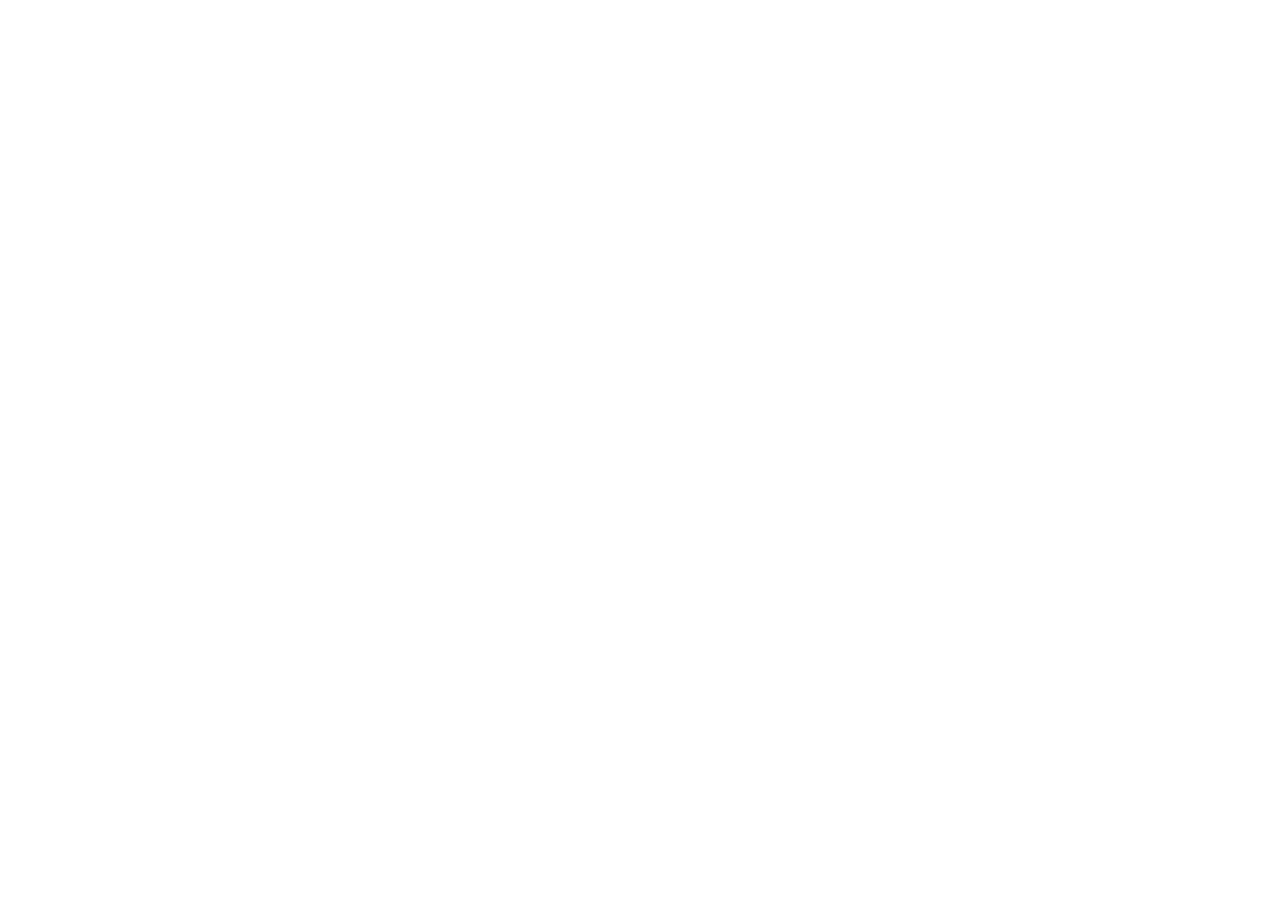
==== index.html @ c616c77b "Init : création du dépôt, arborescence des fichiers et structure HTML de base" ====
<!DOCTYPE html>
<html lang="en">
<head>
    <meta charset="UTF-8">
    <meta name="viewport" content="width=device-width, initial-scale=1.0">
    <link href="https://cdn.jsdelivr.net/npm/bootstrap@5.3.0/dist/css/bootstrap.min.css" rel="stylesheet">
    <title>Document</title>
</head>
<body>
    
</body>
</html>
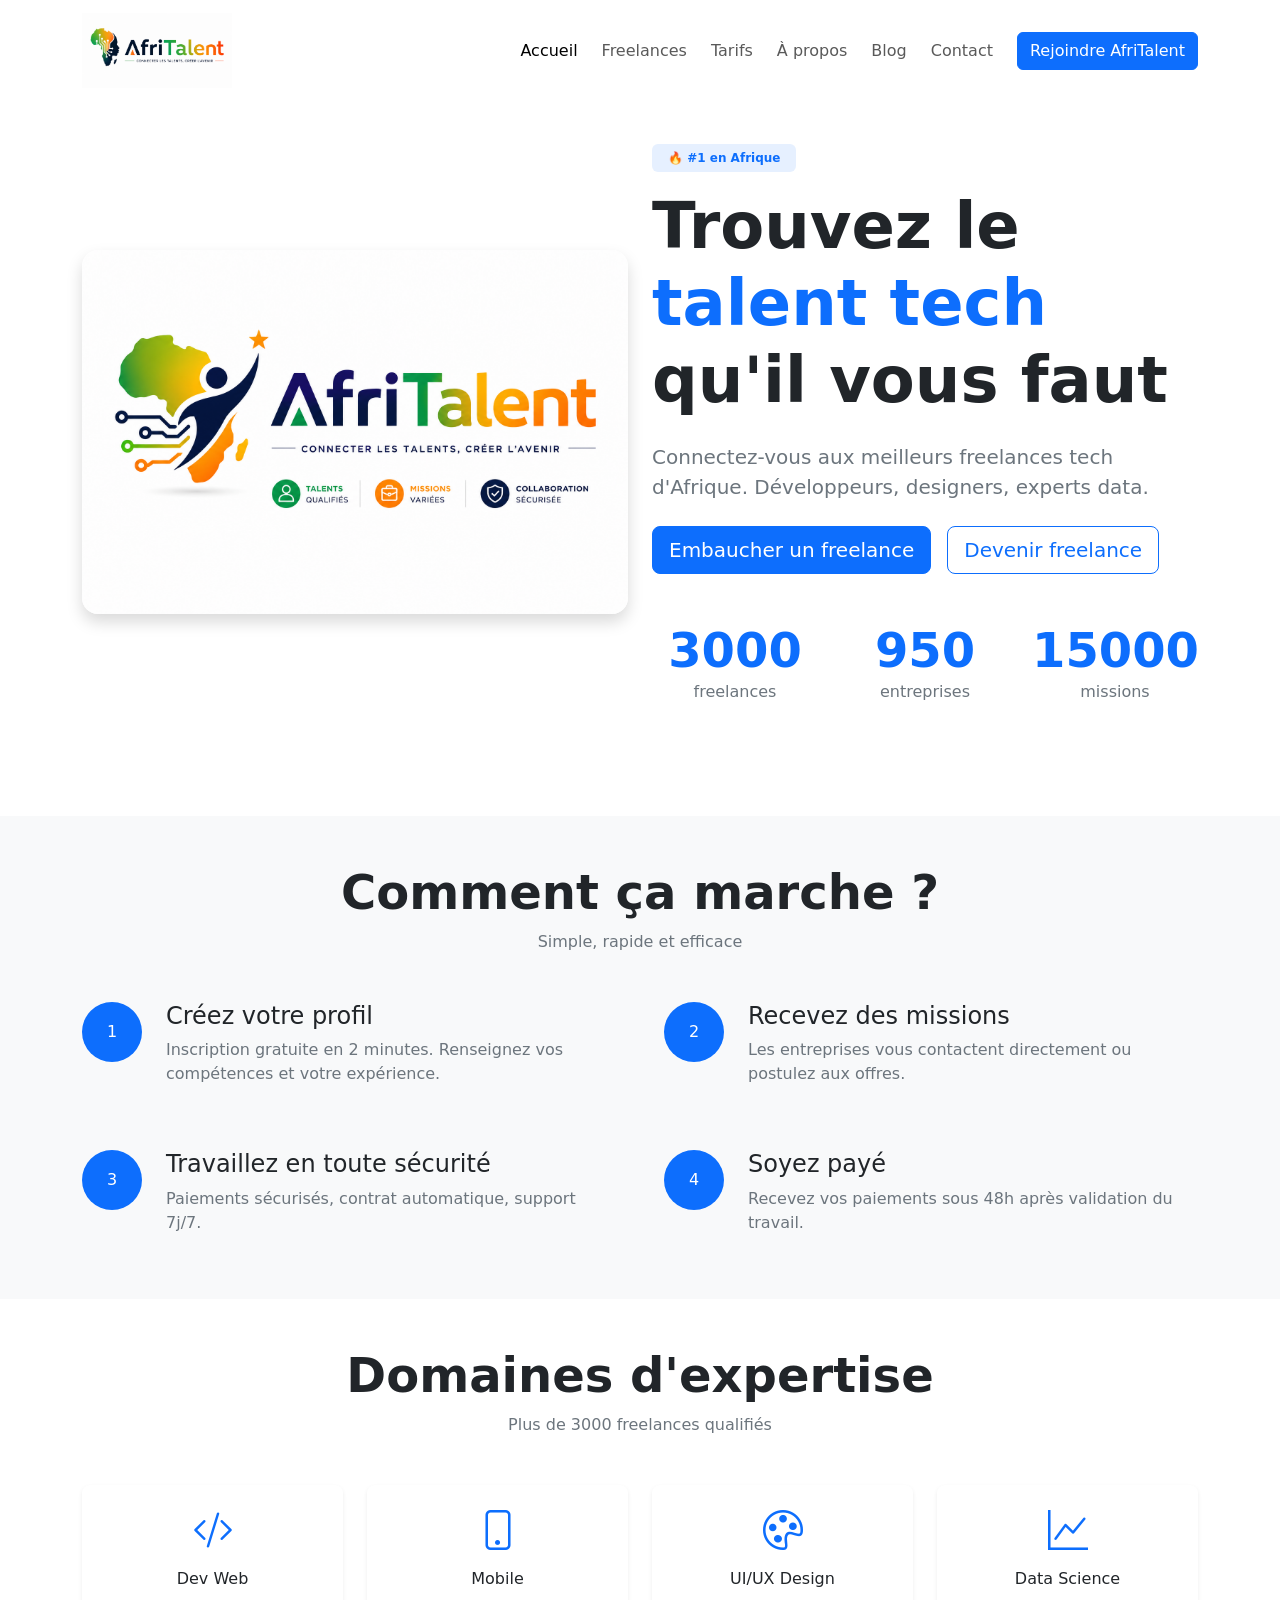
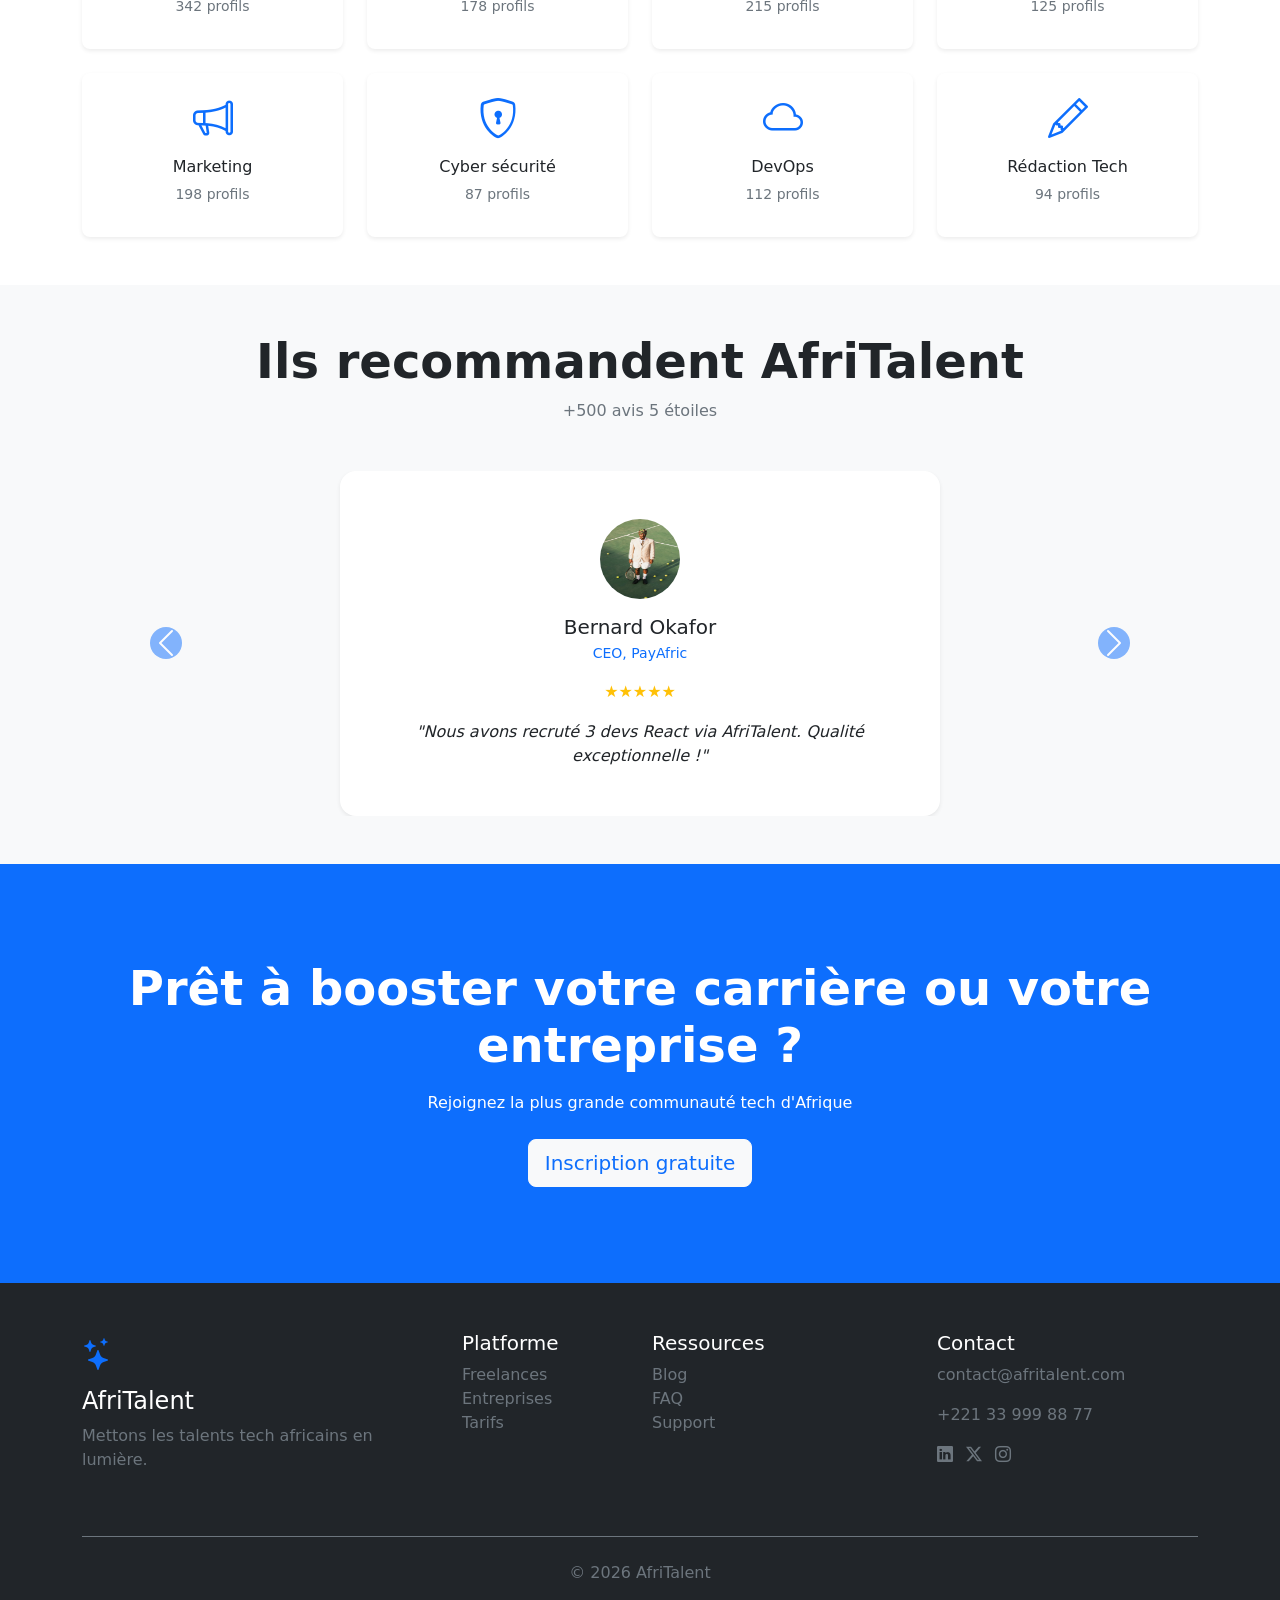
==== commit 37a5e6f0: "HTML : structure complète des 5 pages avec sections et contenu texte" ====
--- a/index.html
+++ b/index.html
@@ -3,10 +3,320 @@
 <head>
     <meta charset="UTF-8">
     <meta name="viewport" content="width=device-width, initial-scale=1.0">
+    <title>AfriTalent </title>
     <link href="https://cdn.jsdelivr.net/npm/bootstrap@5.3.0/dist/css/bootstrap.min.css" rel="stylesheet">
-    <title>Document</title>
+    <link rel="stylesheet" href="https://cdn.jsdelivr.net/npm/bootstrap-icons@1.11.3/font/bootstrap-icons.min.css">
+    <link href="https://fonts.googleapis.com/css2?family=Inter:wght@400;500;600;700;800&family=Space+Grotesk:wght@400;500;600;700&display=swap" rel="stylesheet">
+    <link rel="stylesheet" href="css/style.css">
 </head>
 <body>
-    
+      <!-- ========== HEADER / NAVBAR ========== -->
+    <header>
+        <nav class="navbar navbar-expand-lg fixed-top bg-white">
+            <div class="container">
+                <a class="navbar-brand fw-bold text-primary" href="index.html"><img src="image/logo.png" width="150" alt="Logo AfriTalent"></a>
+                <button class="navbar-toggler" type="button" data-bs-toggle="collapse" data-bs-target="#navbarNav">
+                    <span class="navbar-toggler-icon"></span>
+                </button>
+                <div class="collapse navbar-collapse" id="navbarNav">
+                    <ul class="navbar-nav ms-auto gap-2">
+                        <li class="nav-item"><a class="nav-link active" href="index.html">Accueil</a></li>
+                        <li class="nav-item"><a class="nav-link" href="freelances.html">Freelances</a></li>
+                        <li class="nav-item"><a class="nav-link" href="tarifs.html">Tarifs</a></li>
+                        <li class="nav-item"><a class="nav-link" href="about.html">À propos</a></li>
+                        <li class="nav-item"><a class="nav-link" href="blog.html">Blog</a></li>
+                        <li class="nav-item"><a class="nav-link" href="contact.html">Contact</a></li>
+                    </ul>
+                    <a href="#" class="btn btn-primary ms-3">Rejoindre AfriTalent</a>
+                </div>
+            </div>
+        </nav>
+    </header>
+
+    <!-- ========== MAIN ========== -->
+    <main>
+
+        <!-- SECTION HERO - disposition inversée (image à gauche, texte à droite) -->
+        <section class="hero py-5 mt-5">
+            <div class="container py-5">
+                <div class="row align-items-center">
+                    <div class="col-lg-6 order-lg-0 order-1">
+                        <img src="image/image1.png" width="650" height="200" class="img-fluid rounded-4 shadow">
+                    </div>
+                    <div class="col-lg-6 order-lg-1 order-0">
+                        <span class="badge bg-primary bg-opacity-10 text-primary mb-3 px-3 py-2">🔥 #1 en Afrique</span>
+                        <h1 class="display-3 fw-bold mb-4">Trouvez le <span class="text-primary">talent tech</span> qu'il vous faut</h1>
+                        <p class="lead text-secondary mb-4">Connectez-vous aux meilleurs freelances tech d'Afrique. Développeurs, designers, experts data.</p>
+                        <div class="d-flex gap-3 mb-5 flex-wrap">
+                            <a href="contact.html" class="btn btn-primary btn-lg">Embaucher un freelance</a>
+                            <a href="freelances.html" class="btn btn-outline-primary btn-lg">Devenir freelance</a>
+                        </div>
+                        <div class="row text-center">
+                            <div class="col-4">
+                                <div class="stat-number display-5 fw-bold text-primary">3000</div>
+                                <p class="text-secondary">freelances</p>
+                            </div>
+                            <div class="col-4">
+                                <div class="stat-number display-5 fw-bold text-primary">950</div>
+                                <p class="text-secondary">entreprises</p>
+                            </div>
+                            <div class="col-4">
+                                <div class="stat-number display-5 fw-bold text-primary">15000</div>
+                                <p class="text-secondary">missions</p>
+                            </div>
+                        </div>
+                    </div>
+                </div>
+            </div>
+        </section>
+
+        <!-- SECTION COMMENT ÇA MARCHE - disposition en 2-2 au lieu de 4 côte à côte -->
+        <section class="how-it-works py-5 bg-light">
+            <div class="container">
+                <div class="text-center mb-5">
+                    <h2 class="display-5 fw-bold">Comment ça marche ?</h2>
+                    <p class="text-secondary">Simple, rapide et efficace</p>
+                </div>
+                <div class="row g-5">
+                    <div class="col-md-6">
+                        <div class="d-flex gap-4">
+                            <div class="step-number bg-primary text-white rounded-circle flex-shrink-0 d-flex align-items-center justify-content-center" style="width: 60px; height: 60px;">1</div>
+                            <div>
+                                <h3 class="h4">Créez votre profil</h3>
+                                <p class="text-secondary">Inscription gratuite en 2 minutes. Renseignez vos compétences et votre expérience.</p>
+                            </div>
+                        </div>
+                    </div>
+                    <div class="col-md-6">
+                        <div class="d-flex gap-4">
+                            <div class="step-number bg-primary text-white rounded-circle flex-shrink-0 d-flex align-items-center justify-content-center" style="width: 60px; height: 60px;">2</div>
+                            <div>
+                                <h3 class="h4">Recevez des missions</h3>
+                                <p class="text-secondary">Les entreprises vous contactent directement ou postulez aux offres.</p>
+                            </div>
+                        </div>
+                    </div>
+                    <div class="col-md-6">
+                        <div class="d-flex gap-4">
+                            <div class="step-number bg-primary text-white rounded-circle flex-shrink-0 d-flex align-items-center justify-content-center" style="width: 60px; height: 60px;">3</div>
+                            <div>
+                                <h3 class="h4">Travaillez en toute sécurité</h3>
+                                <p class="text-secondary">Paiements sécurisés, contrat automatique, support 7j/7.</p>
+                            </div>
+                        </div>
+                    </div>
+                    <div class="col-md-6">
+                        <div class="d-flex gap-4">
+                            <div class="step-number bg-primary text-white rounded-circle flex-shrink-0 d-flex align-items-center justify-content-center" style="width: 60px; height: 60px;">4</div>
+                            <div>
+                                <h3 class="h4">Soyez payé</h3>
+                                <p class="text-secondary">Recevez vos paiements sous 48h après validation du travail.</p>
+                            </div>
+                        </div>
+                    </div>
+                </div>
+            </div>
+        </section>
+
+        <!-- SECTION CATÉGORIES - disposition modifiée avec rôles inversés -->
+        <section class="categories py-5">
+            <div class="container">
+                <div class="text-center mb-5">
+                    <h2 class="display-5 fw-bold">Domaines d'expertise</h2>
+                    <p class="text-secondary">Plus de 3000 freelances qualifiés</p>
+                </div>
+                <div class="row g-4">
+                    <div class="col-md-3 col-6">
+                        <div class="category-card text-center p-3 bg-white rounded-3 shadow-sm">
+                            <i class="bi bi-code-slash fs-1 text-primary"></i>
+                            <h3 class="h6 mt-2">Dev Web</h3>
+                            <p class="small text-secondary">342 profils</p>
+                        </div>
+                    </div>
+                    <div class="col-md-3 col-6">
+                        <div class="category-card text-center p-3 bg-white rounded-3 shadow-sm">
+                            <i class="bi bi-phone fs-1 text-primary"></i>
+                            <h3 class="h6 mt-2">Mobile</h3>
+                            <p class="small text-secondary">178 profils</p>
+                        </div>
+                    </div>
+                    <div class="col-md-3 col-6">
+                        <div class="category-card text-center p-3 bg-white rounded-3 shadow-sm">
+                            <i class="bi bi-palette fs-1 text-primary"></i>
+                            <h3 class="h6 mt-2">UI/UX Design</h3>
+                            <p class="small text-secondary">215 profils</p>
+                        </div>
+                    </div>
+                    <div class="col-md-3 col-6">
+                        <div class="category-card text-center p-3 bg-white rounded-3 shadow-sm">
+                            <i class="bi bi-graph-up fs-1 text-primary"></i>
+                            <h3 class="h6 mt-2">Data Science</h3>
+                            <p class="small text-secondary">125 profils</p>
+                        </div>
+                    </div>
+                    <div class="col-md-3 col-6">
+                        <div class="category-card text-center p-3 bg-white rounded-3 shadow-sm">
+                            <i class="bi bi-megaphone fs-1 text-primary"></i>
+                            <h3 class="h6 mt-2">Marketing</h3>
+                            <p class="small text-secondary">198 profils</p>
+                        </div>
+                    </div>
+                    <div class="col-md-3 col-6">
+                        <div class="category-card text-center p-3 bg-white rounded-3 shadow-sm">
+                            <i class="bi bi-shield-lock fs-1 text-primary"></i>
+                            <h3 class="h6 mt-2">Cyber sécurité</h3>
+                            <p class="small text-secondary">87 profils</p>
+                        </div>
+                    </div>
+                    <div class="col-md-3 col-6">
+                        <div class="category-card text-center p-3 bg-white rounded-3 shadow-sm">
+                            <i class="bi bi-cloud fs-1 text-primary"></i>
+                            <h3 class="h6 mt-2">DevOps</h3>
+                            <p class="small text-secondary">112 profils</p>
+                        </div>
+                    </div>
+                    <div class="col-md-3 col-6">
+                        <div class="category-card text-center p-3 bg-white rounded-3 shadow-sm">
+                            <i class="bi bi-pencil fs-1 text-primary"></i>
+                            <h3 class="h6 mt-2">Rédaction Tech</h3>
+                            <p class="small text-secondary">94 profils</p>
+                        </div>
+                    </div>
+                </div>
+            </div>
+        </section>
+        <!-- SECTION TÉMOIGNAGES - CAROUSEL BOOTSTRAP -->
+<section class="testimonials py-5 bg-light">
+    <div class="container">
+        <div class="text-center mb-5">
+            <h2 class="display-5 fw-bold">Ils recommandent AfriTalent</h2>
+            <p class="text-secondary">+500 avis 5 étoiles</p>
+        </div>
+
+        <!-- CAROUSEL BOOTSTRAP -->
+        <div id="testimonialsCarousel" class="carousel slide" data-bs-ride="carousel">
+            <!-- Indicateurs (points en bas) -->
+            <div class="carousel-indicators">
+                <button type="button" data-bs-target="#testimonialsCarousel" data-bs-slide-to="0" class="active" aria-current="true" aria-label="Témoignage 1"></button>
+                <button type="button" data-bs-target="#testimonialsCarousel" data-bs-slide-to="1" aria-label="Témoignage 2"></button>
+                <button type="button" data-bs-target="#testimonialsCarousel" data-bs-slide-to="2" aria-label="Témoignage 3"></button>
+            </div>
+
+            <!-- Slides du carousel -->
+            <div class="carousel-inner">
+                
+                <!-- Slide 1 -->
+                <div class="carousel-item active">
+                    <div class="row justify-content-center">
+                        <div class="col-md-8">
+                            <div class="testimonial-card bg-white p-5 rounded-4 shadow-sm text-center mx-auto" style="max-width: 600px;">
+                                <img src="./image/bernardakafor.jpg" alt="Bernard Okafor" class="rounded-circle mb-3" width="80" height="80">
+                                <h3 class="h5 mb-1">Bernard Okafor</h3>
+                                <p class="text-primary small">CEO, PayAfric</p>
+                                <div class="text-warning mb-3">★★★★★</div>
+                                <p class="fst-italic mb-0">"Nous avons recruté 3 devs React via AfriTalent. Qualité exceptionnelle !"</p>
+                            </div>
+                        </div>
+                    </div>
+                </div>
+
+                <!-- Slide 2 -->
+                <div class="carousel-item">
+                    <div class="row justify-content-center">
+                        <div class="col-md-8">
+                            <div class="testimonial-card bg-white p-5 rounded-4 shadow-sm text-center mx-auto" style="max-width: 600px;">
+                                <img src="./image/fatimazahra.jpg" alt="Fatima Zahra" class="rounded-circle mb-3" width="80" height="80">
+                                <h3 class="h5 mb-1">Fatima Zahra</h3>
+                                <p class="text-primary small">Freelance UI/UX</p>
+                                <div class="text-warning mb-3">★★★★★</div>
+                                <p class="fst-italic mb-0">"J'ai trouvé des missions dès ma première semaine sur la plateforme."</p>
+                            </div>
+                        </div>
+                    </div>
+                </div>
+
+                <!-- Slide 3 -->
+                <div class="carousel-item">
+                    <div class="row justify-content-center">
+                        <div class="col-md-8">
+                            <div class="testimonial-card bg-white p-5 rounded-4 shadow-sm text-center mx-auto" style="max-width: 600px;">
+                                <img src="./image/mamadoudiallo.jpg" alt="Mamadou Diallo" class="rounded-circle mb-3" width="80" height="80">
+                                <h3 class="h5 mb-1">Mamadou Diallo</h3>
+                                <p class="text-primary small">CTO, BloomTech</p>
+                                <div class="text-warning mb-3">★★★★★</div>
+                                <p class="fst-italic mb-0">"Plateforme fiable, support réactif. Nous sommes devenus partenaires."</p>
+                            </div>
+                        </div>
+                    </div>
+                </div>
+            </div>
+
+            <!-- Boutons précédent / suivant -->
+            <button class="carousel-control-prev" type="button" data-bs-target="#testimonialsCarousel" data-bs-slide="prev">
+                <span class="carousel-control-prev-icon bg-primary rounded-circle p-3" aria-hidden="true"></span>
+                <span class="visually-hidden">Précédent</span>
+            </button>
+            <button class="carousel-control-next" type="button" data-bs-target="#testimonialsCarousel" data-bs-slide="next">
+                <span class="carousel-control-next-icon bg-primary rounded-circle p-3" aria-hidden="true"></span>
+                <span class="visually-hidden">Suivant</span>
+            </button>
+        </div>
+    </div>
+</section>
+
+        <!-- SECTION CTA -->
+        <section class="cta-section py-5 bg-primary text-white">
+            <div class="container text-center py-5">
+                <h2 class="display-5 fw-bold mb-3">Prêt à booster votre carrière ou votre entreprise ?</h2>
+                <p class="mb-4">Rejoignez la plus grande communauté tech d'Afrique</p>
+                <a href="#" class="btn btn-light btn-lg text-primary">Inscription gratuite</a>
+            </div>
+        </section>
+    </main>
+
+    <!-- ========== FOOTER ========== -->
+    <footer class="bg-dark text-white pt-5 pb-3">
+        <div class="container">
+            <div class="row">
+                <div class="col-md-4 mb-4">
+                    <i class="bi bi-stars fs-2 text-primary"></i>
+                    <h4 class="mt-2">AfriTalent</h4>
+                    <p class="text-secondary">Mettons les talents tech africains en lumière.</p>
+                </div>
+                <div class="col-md-2 mb-4">
+                    <h5>Platforme</h5>
+                    <ul class="list-unstyled">
+                        <li><a href="#" class="text-secondary text-decoration-none">Freelances</a></li>
+                        <li><a href="#" class="text-secondary text-decoration-none">Entreprises</a></li>
+                        <li><a href="#" class="text-secondary text-decoration-none">Tarifs</a></li>
+                    </ul>
+                </div>
+                <div class="col-md-3 mb-4">
+                    <h5>Ressources</h5>
+                    <ul class="list-unstyled">
+                        <li><a href="#" class="text-secondary text-decoration-none">Blog</a></li>
+                        <li><a href="#" class="text-secondary text-decoration-none">FAQ</a></li>
+                        <li><a href="#" class="text-secondary text-decoration-none">Support</a></li>
+                    </ul>
+                </div>
+                <div class="col-md-3 mb-4">
+                    <h5>Contact</h5>
+                    <p class="text-secondary">contact@afritalent.com</p>
+                    <p class="text-secondary">+221 33 999 88 77</p>
+                    <div class="social-icons">
+                        <a href="#" class="text-secondary me-2"><i class="bi bi-linkedin"></i></a>
+                        <a href="#" class="text-secondary me-2"><i class="bi bi-twitter-x"></i></a>
+                        <a href="#" class="text-secondary"><i class="bi bi-instagram"></i></a>
+                    </div>
+                </div>
+            </div>
+            <div class="text-center pt-4 mt-4 border-top border-secondary">
+                <p class="text-secondary">&copy; <span id="currentYear">2026</span> AfriTalent</p>
+            </div>
+        </div>
+    </footer>
+
+    <script src="https://cdn.jsdelivr.net/npm/bootstrap@5.3.0/dist/js/bootstrap.bundle.min.js"></script>
+    <script src="js/main.js"></script>
 </body>
 </html>
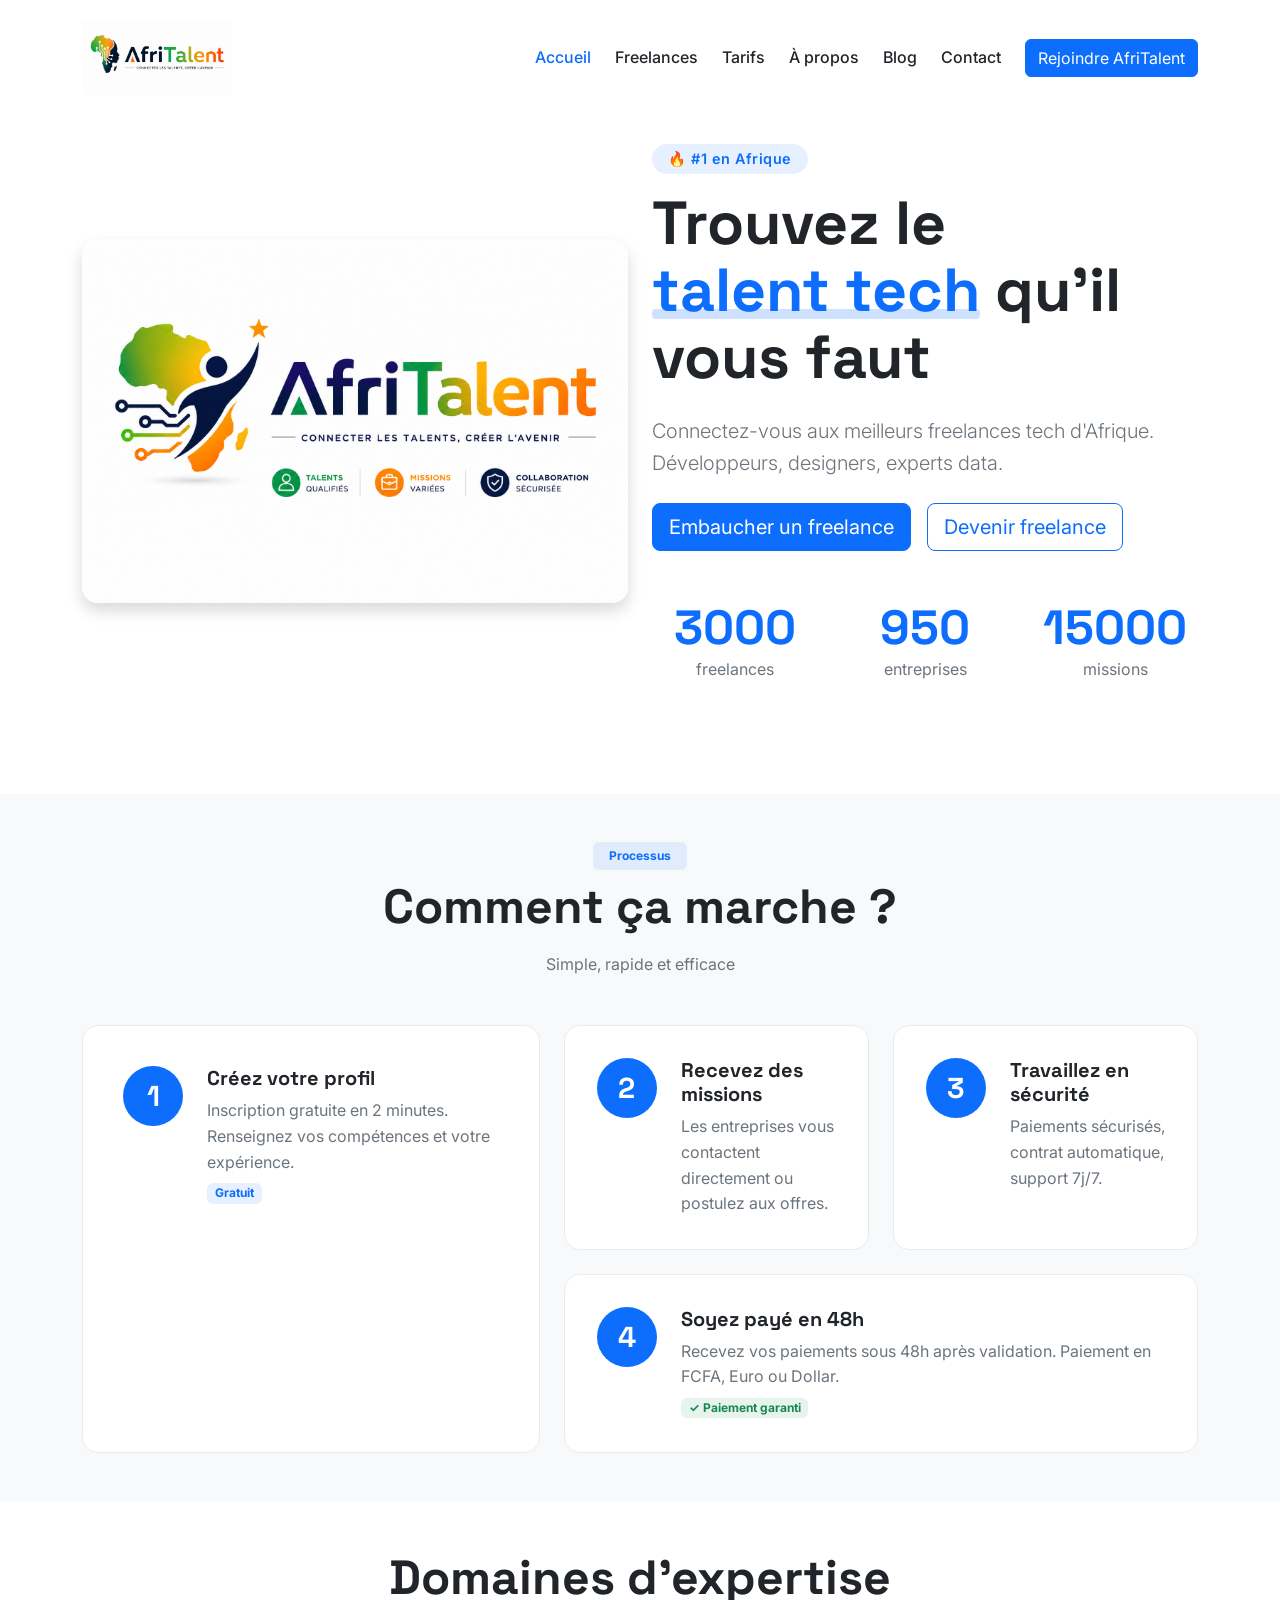
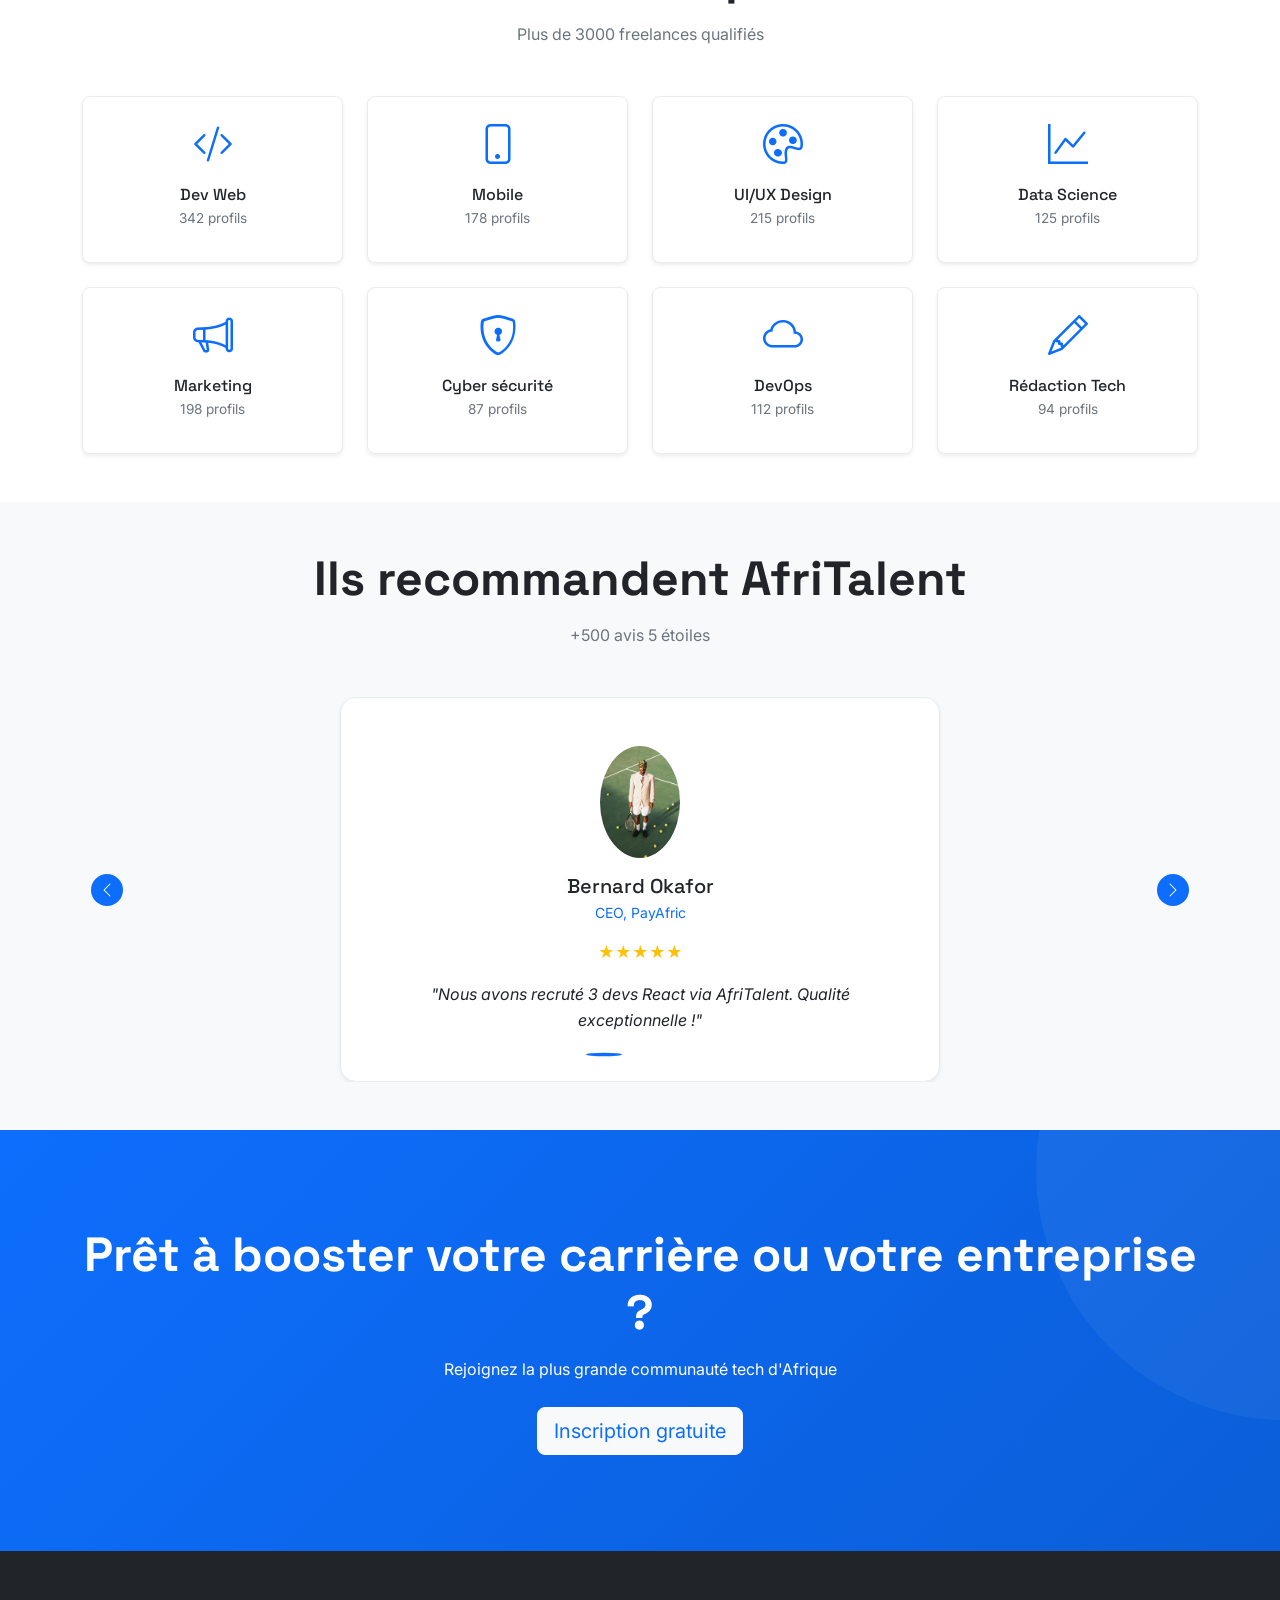
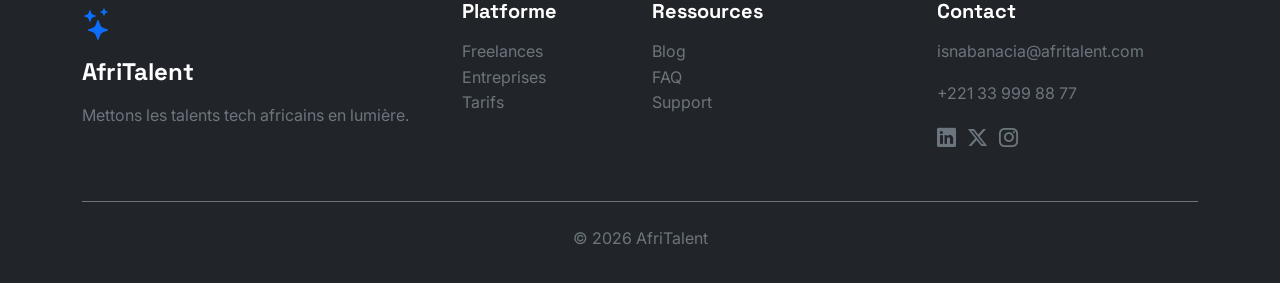
==== commit 309c4063: "CSS : Bento Grid, sections hero et catégories, effets hover" ====
--- a/index.html
+++ b/index.html
@@ -1,20 +1,25 @@
 <!DOCTYPE html>
-<html lang="en">
+<html lang="fr">
+
 <head>
     <meta charset="UTF-8">
     <meta name="viewport" content="width=device-width, initial-scale=1.0">
     <title>AfriTalent </title>
     <link href="https://cdn.jsdelivr.net/npm/bootstrap@5.3.0/dist/css/bootstrap.min.css" rel="stylesheet">
     <link rel="stylesheet" href="https://cdn.jsdelivr.net/npm/bootstrap-icons@1.11.3/font/bootstrap-icons.min.css">
-    <link href="https://fonts.googleapis.com/css2?family=Inter:wght@400;500;600;700;800&family=Space+Grotesk:wght@400;500;600;700&display=swap" rel="stylesheet">
+    <link
+        href="https://fonts.googleapis.com/css2?family=Inter:wght@400;500;600;700;800&family=Space+Grotesk:wght@400;500;600;700&display=swap"
+        rel="stylesheet">
     <link rel="stylesheet" href="css/style.css">
 </head>
+
 <body>
-      <!-- ========== HEADER / NAVBAR ========== -->
+    <!-- ========== HEADER / NAVBAR ========== -->
     <header>
         <nav class="navbar navbar-expand-lg fixed-top bg-white">
             <div class="container">
-                <a class="navbar-brand fw-bold text-primary" href="index.html"><img src="image/logo.png" width="150" alt="Logo AfriTalent"></a>
+                <a class="navbar-brand fw-bold text-primary" href="index.html"><img src="image/logo.png" width="150"
+                        alt="Logo AfriTalent"></a>
                 <button class="navbar-toggler" type="button" data-bs-toggle="collapse" data-bs-target="#navbarNav">
                     <span class="navbar-toggler-icon"></span>
                 </button>
@@ -45,8 +50,10 @@
                     </div>
                     <div class="col-lg-6 order-lg-1 order-0">
                         <span class="badge bg-primary bg-opacity-10 text-primary mb-3 px-3 py-2">🔥 #1 en Afrique</span>
-                        <h1 class="display-3 fw-bold mb-4">Trouvez le <span class="text-primary">talent tech</span> qu'il vous faut</h1>
-                        <p class="lead text-secondary mb-4">Connectez-vous aux meilleurs freelances tech d'Afrique. Développeurs, designers, experts data.</p>
+                        <h1 class="display-3 fw-bold mb-4">Trouvez le <span class="text-primary">talent tech</span>
+                            qu'il vous faut</h1>
+                        <p class="lead text-secondary mb-4">Connectez-vous aux meilleurs freelances tech d'Afrique.
+                            Développeurs, designers, experts data.</p>
                         <div class="d-flex gap-3 mb-5 flex-wrap">
                             <a href="contact.html" class="btn btn-primary btn-lg">Embaucher un freelance</a>
                             <a href="freelances.html" class="btn btn-outline-primary btn-lg">Devenir freelance</a>
@@ -70,48 +77,47 @@
             </div>
         </section>
 
-        <!-- SECTION COMMENT ÇA MARCHE - disposition en 2-2 au lieu de 4 côte à côte -->
+        <!-- SECTION COMMENT ÇA MARCHE - BENTO GRID -->
         <section class="how-it-works py-5 bg-light">
             <div class="container">
                 <div class="text-center mb-5">
-                    <h2 class="display-5 fw-bold">Comment ça marche ?</h2>
+                    <span class="badge bg-primary bg-opacity-10 text-primary px-3 py-2">Processus</span>
+                    <h2 class="display-5 fw-bold mt-2">Comment ça marche ?</h2>
                     <p class="text-secondary">Simple, rapide et efficace</p>
                 </div>
-                <div class="row g-5">
-                    <div class="col-md-6">
-                        <div class="d-flex gap-4">
-                            <div class="step-number bg-primary text-white rounded-circle flex-shrink-0 d-flex align-items-center justify-content-center" style="width: 60px; height: 60px;">1</div>
-                            <div>
-                                <h3 class="h4">Créez votre profil</h3>
-                                <p class="text-secondary">Inscription gratuite en 2 minutes. Renseignez vos compétences et votre expérience.</p>
-                            </div>
-                        </div>
-                    </div>
-                    <div class="col-md-6">
-                        <div class="d-flex gap-4">
-                            <div class="step-number bg-primary text-white rounded-circle flex-shrink-0 d-flex align-items-center justify-content-center" style="width: 60px; height: 60px;">2</div>
-                            <div>
-                                <h3 class="h4">Recevez des missions</h3>
-                                <p class="text-secondary">Les entreprises vous contactent directement ou postulez aux offres.</p>
-                            </div>
-                        </div>
-                    </div>
-                    <div class="col-md-6">
-                        <div class="d-flex gap-4">
-                            <div class="step-number bg-primary text-white rounded-circle flex-shrink-0 d-flex align-items-center justify-content-center" style="width: 60px; height: 60px;">3</div>
-                            <div>
-                                <h3 class="h4">Travaillez en toute sécurité</h3>
-                                <p class="text-secondary">Paiements sécurisés, contrat automatique, support 7j/7.</p>
-                            </div>
-                        </div>
-                    </div>
-                    <div class="col-md-6">
-                        <div class="d-flex gap-4">
-                            <div class="step-number bg-primary text-white rounded-circle flex-shrink-0 d-flex align-items-center justify-content-center" style="width: 60px; height: 60px;">4</div>
-                            <div>
-                                <h3 class="h4">Soyez payé</h3>
-                                <p class="text-secondary">Recevez vos paiements sous 48h après validation du travail.</p>
-                            </div>
+
+                <div class="bento-grid">
+                    <div class="bento-item">
+                        <div class="step-number">1</div>
+                        <div>
+                            <h3>Créez votre profil</h3>
+                            <p>Inscription gratuite en 2 minutes. Renseignez vos compétences et votre expérience.</p>
+                            <span class="badge bg-primary bg-opacity-10 text-primary mt-2">Gratuit</span>
+                        </div>
+                    </div>
+
+                    <div class="bento-item">
+                        <div class="step-number">2</div>
+                        <div>
+                            <h3>Recevez des missions</h3>
+                            <p>Les entreprises vous contactent directement ou postulez aux offres.</p>
+                        </div>
+                    </div>
+
+                    <div class="bento-item">
+                        <div class="step-number">3</div>
+                        <div>
+                            <h3>Travaillez en sécurité</h3>
+                            <p>Paiements sécurisés, contrat automatique, support 7j/7.</p>
+                        </div>
+                    </div>
+
+                    <div class="bento-item">
+                        <div class="step-number">4</div>
+                        <div>
+                            <h3>Soyez payé en 48h</h3>
+                            <p>Recevez vos paiements sous 48h après validation. Paiement en FCFA, Euro ou Dollar.</p>
+                            <span class="badge bg-success bg-opacity-10 text-success mt-2">✓ Paiement garanti</span>
                         </div>
                     </div>
                 </div>
@@ -186,83 +192,99 @@
             </div>
         </section>
         <!-- SECTION TÉMOIGNAGES - CAROUSEL BOOTSTRAP -->
-<section class="testimonials py-5 bg-light">
-    <div class="container">
-        <div class="text-center mb-5">
-            <h2 class="display-5 fw-bold">Ils recommandent AfriTalent</h2>
-            <p class="text-secondary">+500 avis 5 étoiles</p>
-        </div>
-
-        <!-- CAROUSEL BOOTSTRAP -->
-        <div id="testimonialsCarousel" class="carousel slide" data-bs-ride="carousel">
-            <!-- Indicateurs (points en bas) -->
-            <div class="carousel-indicators">
-                <button type="button" data-bs-target="#testimonialsCarousel" data-bs-slide-to="0" class="active" aria-current="true" aria-label="Témoignage 1"></button>
-                <button type="button" data-bs-target="#testimonialsCarousel" data-bs-slide-to="1" aria-label="Témoignage 2"></button>
-                <button type="button" data-bs-target="#testimonialsCarousel" data-bs-slide-to="2" aria-label="Témoignage 3"></button>
-            </div>
-
-            <!-- Slides du carousel -->
-            <div class="carousel-inner">
-                
-                <!-- Slide 1 -->
-                <div class="carousel-item active">
-                    <div class="row justify-content-center">
-                        <div class="col-md-8">
-                            <div class="testimonial-card bg-white p-5 rounded-4 shadow-sm text-center mx-auto" style="max-width: 600px;">
-                                <img src="./image/bernardakafor.jpg" alt="Bernard Okafor" class="rounded-circle mb-3" width="80" height="80">
-                                <h3 class="h5 mb-1">Bernard Okafor</h3>
-                                <p class="text-primary small">CEO, PayAfric</p>
-                                <div class="text-warning mb-3">★★★★★</div>
-                                <p class="fst-italic mb-0">"Nous avons recruté 3 devs React via AfriTalent. Qualité exceptionnelle !"</p>
-                            </div>
-                        </div>
-                    </div>
-                </div>
-
-                <!-- Slide 2 -->
-                <div class="carousel-item">
-                    <div class="row justify-content-center">
-                        <div class="col-md-8">
-                            <div class="testimonial-card bg-white p-5 rounded-4 shadow-sm text-center mx-auto" style="max-width: 600px;">
-                                <img src="./image/fatimazahra.jpg" alt="Fatima Zahra" class="rounded-circle mb-3" width="80" height="80">
-                                <h3 class="h5 mb-1">Fatima Zahra</h3>
-                                <p class="text-primary small">Freelance UI/UX</p>
-                                <div class="text-warning mb-3">★★★★★</div>
-                                <p class="fst-italic mb-0">"J'ai trouvé des missions dès ma première semaine sur la plateforme."</p>
-                            </div>
-                        </div>
-                    </div>
-                </div>
-
-                <!-- Slide 3 -->
-                <div class="carousel-item">
-                    <div class="row justify-content-center">
-                        <div class="col-md-8">
-                            <div class="testimonial-card bg-white p-5 rounded-4 shadow-sm text-center mx-auto" style="max-width: 600px;">
-                                <img src="./image/mamadoudiallo.jpg" alt="Mamadou Diallo" class="rounded-circle mb-3" width="80" height="80">
-                                <h3 class="h5 mb-1">Mamadou Diallo</h3>
-                                <p class="text-primary small">CTO, BloomTech</p>
-                                <div class="text-warning mb-3">★★★★★</div>
-                                <p class="fst-italic mb-0">"Plateforme fiable, support réactif. Nous sommes devenus partenaires."</p>
-                            </div>
-                        </div>
-                    </div>
-                </div>
-            </div>
-
-            <!-- Boutons précédent / suivant -->
-            <button class="carousel-control-prev" type="button" data-bs-target="#testimonialsCarousel" data-bs-slide="prev">
-                <span class="carousel-control-prev-icon bg-primary rounded-circle p-3" aria-hidden="true"></span>
-                <span class="visually-hidden">Précédent</span>
-            </button>
-            <button class="carousel-control-next" type="button" data-bs-target="#testimonialsCarousel" data-bs-slide="next">
-                <span class="carousel-control-next-icon bg-primary rounded-circle p-3" aria-hidden="true"></span>
-                <span class="visually-hidden">Suivant</span>
-            </button>
-        </div>
-    </div>
-</section>
+        <section class="testimonials py-5 bg-light">
+            <div class="container">
+                <div class="text-center mb-5">
+                    <h2 class="display-5 fw-bold">Ils recommandent AfriTalent</h2>
+                    <p class="text-secondary">+500 avis 5 étoiles</p>
+                </div>
+
+                <!-- CAROUSEL BOOTSTRAP -->
+                <div id="testimonialsCarousel" class="carousel slide" data-bs-ride="carousel">
+                    <!-- Indicateurs (points en bas) -->
+                    <div class="carousel-indicators">
+                        <button type="button" data-bs-target="#testimonialsCarousel" data-bs-slide-to="0" class="active"
+                            aria-current="true" aria-label="Témoignage 1"></button>
+                        <button type="button" data-bs-target="#testimonialsCarousel" data-bs-slide-to="1"
+                            aria-label="Témoignage 2"></button>
+                        <button type="button" data-bs-target="#testimonialsCarousel" data-bs-slide-to="2"
+                            aria-label="Témoignage 3"></button>
+                    </div>
+
+                    <!-- Slides du carousel -->
+                    <div class="carousel-inner">
+
+                        <!-- Slide 1 -->
+                        <div class="carousel-item active">
+                            <div class="row justify-content-center">
+                                <div class="col-md-8">
+                                    <div class="testimonial-card bg-white p-5 rounded-4 shadow-sm text-center mx-auto"
+                                        style="max-width: 600px;">
+                                        <img src="./image/bernardakafor.jpg" alt="Bernard Okafor"
+                                            class="rounded-circle mb-3" width="80" height="80">
+                                        <h3 class="h5 mb-1">Bernard Okafor</h3>
+                                        <p class="text-primary small">CEO, PayAfric</p>
+                                        <div class="text-warning mb-3">★★★★★</div>
+                                        <p class="fst-italic mb-0">"Nous avons recruté 3 devs React via AfriTalent.
+                                            Qualité exceptionnelle !"</p>
+                                    </div>
+                                </div>
+                            </div>
+                        </div>
+
+                        <!-- Slide 2 -->
+                        <div class="carousel-item">
+                            <div class="row justify-content-center">
+                                <div class="col-md-8">
+                                    <div class="testimonial-card bg-white p-5 rounded-4 shadow-sm text-center mx-auto"
+                                        style="max-width: 600px;">
+                                        <img src="./image/fatimazahra.jpg" alt="Fatima Zahra"
+                                            class="rounded-circle mb-3" width="80" height="80">
+                                        <h3 class="h5 mb-1">Fatima Zahra</h3>
+                                        <p class="text-primary small">Freelance UI/UX</p>
+                                        <div class="text-warning mb-3">★★★★★</div>
+                                        <p class="fst-italic mb-0">"J'ai trouvé des missions dès ma première semaine sur
+                                            la plateforme."</p>
+                                    </div>
+                                </div>
+                            </div>
+                        </div>
+
+                        <!-- Slide 3 -->
+                        <div class="carousel-item">
+                            <div class="row justify-content-center">
+                                <div class="col-md-8">
+                                    <div class="testimonial-card bg-white p-5 rounded-4 shadow-sm text-center mx-auto"
+                                        style="max-width: 600px;">
+                                        <img src="./image/mamadoudiallo.jpg" alt="Mamadou Diallo"
+                                            class="rounded-circle mb-3" width="80" height="80">
+                                        <h3 class="h5 mb-1">Mamadou Diallo</h3>
+                                        <p class="text-primary small">CTO, BloomTech</p>
+                                        <div class="text-warning mb-3">★★★★★</div>
+                                        <p class="fst-italic mb-0">"Plateforme fiable, support réactif. Nous sommes
+                                            devenus partenaires."</p>
+                                    </div>
+                                </div>
+                            </div>
+                        </div>
+                    </div>
+
+                    <!-- Boutons précédent / suivant -->
+                    <button class="carousel-control-prev" type="button" data-bs-target="#testimonialsCarousel"
+                        data-bs-slide="prev">
+                        <span class="carousel-control-prev-icon bg-primary rounded-circle p-3"
+                            aria-hidden="true"></span>
+                        <span class="visually-hidden">Précédent</span>
+                    </button>
+                    <button class="carousel-control-next" type="button" data-bs-target="#testimonialsCarousel"
+                        data-bs-slide="next">
+                        <span class="carousel-control-next-icon bg-primary rounded-circle p-3"
+                            aria-hidden="true"></span>
+                        <span class="visually-hidden">Suivant</span>
+                    </button>
+                </div>
+            </div>
+        </section>
 
         <!-- SECTION CTA -->
         <section class="cta-section py-5 bg-primary text-white">
@@ -301,7 +323,7 @@
                 </div>
                 <div class="col-md-3 mb-4">
                     <h5>Contact</h5>
-                    <p class="text-secondary">contact@afritalent.com</p>
+                    <p class="text-secondary">isnabanacia@afritalent.com</p>
                     <p class="text-secondary">+221 33 999 88 77</p>
                     <div class="social-icons">
                         <a href="#" class="text-secondary me-2"><i class="bi bi-linkedin"></i></a>
@@ -319,4 +341,5 @@
     <script src="https://cdn.jsdelivr.net/npm/bootstrap@5.3.0/dist/js/bootstrap.bundle.min.js"></script>
     <script src="js/main.js"></script>
 </body>
+
 </html>
--- a/css/style.css
+++ b/css/style.css
@@ -0,0 +1,756 @@
+/* ================================================================
+   ========== VARIABLES CSS (déjà fait) ==========
+   ================================================================ */
+
+:root {
+    --primary: #0d6efd;
+    --primary-dark: #0b5ed7;
+    --secondary: #6c757d;
+    --dark: #212529;
+    --light: #f8f9fa;
+    --white: #ffffff;
+    --success: #198754;
+    --danger: #dc3545;
+    --warning: #ffc107;
+    --font-heading: 'Space Grotesk', sans-serif;
+    --font-body: 'Inter', sans-serif;
+    --spacing-sm: 0.5rem;
+    --spacing-md: 1rem;
+    --spacing-lg: 2rem;
+    --spacing-xl: 4rem;
+    --shadow-sm: 0 2px 8px rgba(0, 0, 0, 0.08);
+    --shadow-md: 0 4px 20px rgba(0, 0, 0, 0.12);
+    --shadow-lg: 0 8px 40px rgba(0, 0, 0, 0.16);
+    --radius-sm: 8px;
+    --radius-md: 16px;
+    --radius-lg: 24px;
+    --transition-fast: 0.2s ease;
+    --transition-normal: 0.3s ease;
+    --transition-slow: 0.5s ease;
+    --bg-body: var(--white);
+    --bg-card: var(--white);
+    --text-body: var(--dark);
+    --text-muted: var(--secondary);
+    --border-color: #e9ecef;
+}
+
+/* ================================================================
+   ========== RESET & BASE ==========
+   ================================================================ */
+
+* {
+    margin: 0;
+    padding: 0;
+    box-sizing: border-box;
+}
+
+html {
+    scroll-behavior: smooth;
+}
+
+body {
+    font-family: var(--font-body);
+    color: var(--text-body);
+    background-color: var(--bg-body);
+    line-height: 1.6;
+    transition: background-color var(--transition-normal), color var(--transition-normal);
+}
+
+h1, h2, h3, h4, h5, h6 {
+    font-family: var(--font-heading);
+    font-weight: 700;
+    line-height: 1.2;
+    margin-bottom: var(--spacing-md);
+}
+
+a {
+    text-decoration: none;
+    transition: all var(--transition-normal);
+}
+
+img {
+    max-width: 100%;
+    height: auto;
+}
+
+/* ================================================================
+   ========== NAVBAR ==========
+   ================================================================ */
+
+.navbar {
+    transition: all var(--transition-normal);
+    padding: 15px 0;
+    background-color: var(--bg-body) !important;
+}
+
+.navbar-nav .nav-link {
+    font-weight: 500;
+    color: var(--text-body);
+    transition: color var(--transition-fast);
+}
+
+.navbar-nav .nav-link:hover,
+.navbar-nav .nav-link.active {
+    color: var(--primary);
+}
+
+/* ================================================================
+   ========== SECTION HERO - DISPOSITION ASYMÉTRIQUE ==========
+   ================================================================ */
+
+.hero {
+    padding-top: 100px;
+    overflow: hidden;
+    padding-bottom: 40px;
+}
+
+.hero .display-3 {
+    font-family: var(--font-heading);
+    font-weight: 800;
+    line-height: 1.1;
+    font-size: 3.8rem;
+}
+
+.hero .display-3 .text-primary {
+    position: relative;
+    display: inline-block;
+}
+
+/* Effet de soulignement sur le mot "talent tech" */
+.hero .display-3 .text-primary::after {
+    content: '';
+    position: absolute;
+    bottom: 5px;
+    left: 0;
+    width: 100%;
+    height: 10px;
+    background-color: var(--primary);
+    opacity: 0.2;
+    border-radius: 4px;
+    transition: all var(--transition-normal);
+}
+
+.hero .display-3 .text-primary:hover::after {
+    opacity: 0.4;
+}
+
+.hero .badge {
+    font-size: 0.9rem;
+    font-weight: 600;
+    letter-spacing: 0.5px;
+    padding: 8px 16px;
+    border-radius: 50px;
+}
+
+/* Wrapper pour l'image asymétrique */
+.hero .hero-image-wrapper {
+    position: relative;
+    padding: 15px;
+}
+
+.hero .hero-image-wrapper img {
+    transform: rotate(-2deg) scale(1.02);
+    transition: transform var(--transition-slow);
+    border-radius: var(--radius-lg);
+    box-shadow: var(--shadow-lg);
+}
+
+.hero .hero-image-wrapper img:hover {
+    transform: rotate(0deg) scale(1);
+}
+
+/* Décorations Bento autour de l'image */
+.hero .hero-image-wrapper::before {
+    content: '';
+    position: absolute;
+    top: -10px;
+    right: -10px;
+    width: 100px;
+    height: 100px;
+    background: var(--primary);
+    opacity: 0.08;
+    border-radius: var(--radius-md);
+    z-index: -1;
+}
+
+.hero .hero-image-wrapper::after {
+    content: '';
+    position: absolute;
+    bottom: -10px;
+    left: -10px;
+    width: 80px;
+    height: 80px;
+    background: var(--primary);
+    opacity: 0.06;
+    border-radius: var(--radius-md);
+    z-index: -1;
+}
+
+/* Statistiques animées */
+.stat-number {
+    font-family: var(--font-heading);
+    font-weight: 700;
+    transition: color var(--transition-normal);
+}
+
+/* ================================================================
+   ========== BENTO GRID - COMMENT ÇA MARCHE ==========
+   ================================================================ */
+
+.how-it-works .bento-grid {
+    display: grid;
+    grid-template-columns: 1.5fr 1fr 1fr;
+    grid-template-rows: auto auto;
+    gap: 1.5rem;
+}
+
+.how-it-works .bento-item:nth-child(1) {
+    grid-column: 1 / 2;
+    grid-row: 1 / 3;
+}
+
+.how-it-works .bento-item:nth-child(2) {
+    grid-column: 2 / 3;
+    grid-row: 1 / 2;
+}
+
+.how-it-works .bento-item:nth-child(3) {
+    grid-column: 3 / 4;
+    grid-row: 1 / 2;
+}
+
+.how-it-works .bento-item:nth-child(4) {
+    grid-column: 2 / 4;
+    grid-row: 2 / 3;
+}
+
+.how-it-works .bento-item {
+    background-color: var(--bg-card);
+    padding: 2rem;
+    border-radius: var(--radius-md);
+    border: 1px solid var(--border-color);
+    transition: all var(--transition-normal);
+    display: flex;
+    align-items: flex-start;
+    gap: 1.5rem;
+}
+
+.how-it-works .bento-item:hover {
+    transform: translateY(-8px);
+    box-shadow: var(--shadow-lg);
+    border-color: var(--primary);
+}
+
+.how-it-works .bento-item:nth-child(1) {
+    padding: 2.5rem;
+}
+
+.how-it-works .step-number {
+    font-family: var(--font-heading);
+    font-weight: 700;
+    font-size: 1.8rem;
+    flex-shrink: 0;
+    min-width: 60px;
+    min-height: 60px;
+    display: flex;
+    align-items: center;
+    justify-content: center;
+    border-radius: 50%;
+    background: var(--primary);
+    color: var(--white);
+    transition: all var(--transition-normal);
+}
+
+.how-it-works .bento-item:hover .step-number {
+    transform: scale(1.1) rotate(-5deg);
+    background: var(--primary-dark);
+}
+
+.how-it-works .bento-item h3 {
+    font-size: 1.25rem;
+    margin-bottom: 0.5rem;
+}
+
+.how-it-works .bento-item p {
+    color: var(--text-muted);
+    margin-bottom: 0;
+    line-height: 1.6;
+}
+
+/* ================================================================
+   ========== CATÉGORIES - EFFETS HOVER ==========
+   ================================================================ */
+
+.categories .category-card {
+    background-color: var(--bg-card);
+    color: var(--text-body);
+    border: 1px solid var(--border-color);
+    transition: all var(--transition-normal);
+    cursor: pointer;
+    padding: 2rem 1rem;
+    border-radius: var(--radius-md);
+    position: relative;
+    overflow: hidden;
+    height: 100%;
+    text-align: center;
+}
+
+/* Effet de fond qui apparaît au hover */
+.categories .category-card::before {
+    content: '';
+    position: absolute;
+    top: 0;
+    left: 0;
+    right: 0;
+    bottom: 0;
+    background: linear-gradient(135deg, var(--primary), var(--primary-dark));
+    opacity: 0;
+    transition: opacity var(--transition-normal);
+    border-radius: var(--radius-md);
+    z-index: 0;
+}
+
+.categories .category-card:hover::before {
+    opacity: 0.06;
+}
+
+/* Contenu au-dessus du fond */
+.categories .category-card > * {
+    position: relative;
+    z-index: 1;
+}
+
+/* Effets hover */
+.categories .category-card:hover {
+    transform: translateY(-12px) scale(1.02);
+    box-shadow: var(--shadow-lg);
+    border-color: var(--primary);
+}
+
+/* Animation de l'icône */
+.categories .category-card i {
+    transition: all var(--transition-normal);
+    display: inline-block;
+    font-size: 2.5rem;
+}
+
+.categories .category-card:hover i {
+    transform: scale(1.2) rotate(-8deg);
+    color: var(--primary) !important;
+}
+
+/* Animation du titre */
+.categories .category-card h3 {
+    transition: color var(--transition-normal);
+    font-size: 1rem;
+    margin-top: 0.75rem;
+    margin-bottom: 0.25rem;
+}
+
+.categories .category-card:hover h3 {
+    color: var(--primary);
+}
+
+/* Animation du compteur */
+.categories .category-card .text-secondary {
+    transition: all var(--transition-normal);
+    font-size: 0.85rem;
+}
+
+.categories .category-card:hover .text-secondary {
+    color: var(--primary) !important;
+}
+
+/* Bordure animée en bas */
+.categories .category-card::after {
+    content: '';
+    position: absolute;
+    bottom: 0;
+    left: 50%;
+    width: 0;
+    height: 3px;
+    background: var(--primary);
+    transition: all var(--transition-normal);
+    border-radius: 4px;
+    z-index: 2;
+}
+
+.categories .category-card:hover::after {
+    width: 60%;
+    left: 20%;
+}
+
+/* ================================================================
+   ========== TÉMOIGNAGES - CAROUSEL BOOTSTRAP ==========
+   ================================================================ */
+
+.testimonials {
+    background-color: var(--bg-light);
+}
+
+.testimonial-card {
+    background-color: var(--bg-card);
+    color: var(--text-body);
+    border: 1px solid var(--border-color);
+    transition: all var(--transition-normal);
+}
+
+.testimonial-card:hover {
+    transform: scale(1.02);
+    box-shadow: var(--shadow-md);
+}
+
+/* Personnalisation des contrôles du carousel */
+.carousel-control-prev-icon,
+.carousel-control-next-icon {
+    background-size: 50% 50%;
+    background-color: var(--primary);
+    border-radius: 50%;
+    padding: 20px;
+    transition: all var(--transition-normal);
+}
+
+.carousel-control-prev:hover .carousel-control-prev-icon,
+.carousel-control-next:hover .carousel-control-next-icon {
+    background-color: var(--primary-dark);
+    transform: scale(1.1);
+}
+
+.carousel-control-prev,
+.carousel-control-next {
+    opacity: 1;
+    width: 50px;
+}
+
+.carousel-indicators button {
+    width: 12px;
+    height: 12px;
+    border-radius: 50%;
+    border: 2px solid var(--primary);
+    background-color: transparent;
+    margin: 0 5px;
+    transition: all var(--transition-normal);
+}
+
+.carousel-indicators button.active {
+    background-color: var(--primary);
+    transform: scale(1.2);
+}
+/* ================================================================
+   ========== CTA SECTION ==========
+   ================================================================ */
+
+.cta-section {
+    background: linear-gradient(135deg, var(--primary), var(--primary-dark));
+    position: relative;
+    overflow: hidden;
+}
+
+.cta-section::before {
+    content: '';
+    position: absolute;
+    top: -50%;
+    right: -20%;
+    width: 500px;
+    height: 500px;
+    background: rgba(255, 255, 255, 0.05);
+    border-radius: 50%;
+}
+
+.cta-section .btn-light {
+    transition: all var(--transition-normal);
+}
+
+.cta-section .btn-light:hover {
+    transform: translateY(-3px);
+    box-shadow: var(--shadow-lg);
+}
+
+/* ================================================================
+   ========== CARTES ==========
+   ================================================================ */
+
+.card {
+    border-radius: var(--radius-md);
+    transition: transform var(--transition-normal), box-shadow var(--transition-normal);
+    background-color: var(--bg-card);
+    color: var(--text-body);
+}
+
+.card:hover {
+    transform: translateY(-5px);
+    box-shadow: var(--shadow-md);
+}
+
+/* ================================================================
+   ========== SECTIONS ==========
+   ================================================================ */
+
+section {
+    padding: 80px 0;
+}
+
+.bg-light {
+    background-color: var(--light) !important;
+}
+
+/* ================================================================
+   ========== FOOTER ==========
+   ================================================================ */
+
+footer {
+    background-color: var(--dark) !important;
+}
+
+footer a {
+    color: var(--text-muted);
+    transition: color var(--transition-fast);
+}
+
+footer a:hover {
+    color: var(--primary) !important;
+}
+
+footer .social-icons a {
+    display: inline-block;
+    transition: all var(--transition-fast);
+    font-size: 1.2rem;
+}
+
+footer .social-icons a:hover {
+    transform: translateY(-3px) scale(1.1);
+    color: var(--primary) !important;
+}
+/* ================================================================
+   ========== BENTO GRID - VALUES (about.html) ==========
+   ================================================================ */
+
+.values-grid {
+    display: grid;
+    grid-template-columns: 1.5fr 1fr 1fr;
+    grid-template-rows: auto auto;
+    gap: 1.5rem;
+}
+
+.values-grid .bento-item {
+    background-color: var(--bg-card);
+    padding: 2rem;
+    border-radius: var(--radius-md);
+    border: 1px solid var(--border-color);
+    transition: all var(--transition-normal);
+}
+
+.values-grid .bento-item:hover {
+    transform: translateY(-8px);
+    box-shadow: var(--shadow-lg);
+    border-color: var(--primary);
+}
+
+/* Valeur 1 - Grande (colonne de gauche sur 2 lignes) */
+.values-grid .bento-large {
+    grid-column: 1 / 2;
+    grid-row: 1 / 3;
+    padding: 2.5rem;
+}
+
+/* Valeur 2 - Milieu haut */
+.values-grid .bento-item:nth-child(2) {
+    grid-column: 2 / 3;
+    grid-row: 1 / 2;
+}
+
+/* Valeur 3 - Droite haut */
+.values-grid .bento-item:nth-child(3) {
+    grid-column: 3 / 4;
+    grid-row: 1 / 2;
+}
+
+/* Valeur 4 - Large en bas (2 colonnes) */
+.values-grid .bento-wide {
+    grid-column: 2 / 4;
+    grid-row: 2 / 3;
+}
+
+/* ================================================================
+   ========== RESPONSIVE VALUES BENTO ==========
+   ================================================================ */
+
+@media (max-width: 991.98px) {
+    .values-grid {
+        grid-template-columns: 1fr 1fr;
+        grid-template-rows: auto auto auto;
+    }
+    
+    .values-grid .bento-large {
+        grid-column: 1 / 3;
+        grid-row: 1 / 2;
+    }
+    
+    .values-grid .bento-item:nth-child(2) {
+        grid-column: 1 / 2;
+        grid-row: 2 / 3;
+    }
+    
+    .values-grid .bento-item:nth-child(3) {
+        grid-column: 2 / 3;
+        grid-row: 2 / 3;
+    }
+    
+    .values-grid .bento-wide {
+        grid-column: 1 / 3;
+        grid-row: 3 / 4;
+    }
+}
+
+@media (max-width: 767.98px) {
+    .values-grid {
+        grid-template-columns: 1fr;
+        grid-template-rows: auto auto auto auto;
+    }
+    
+    .values-grid .bento-large,
+    .values-grid .bento-item:nth-child(2),
+    .values-grid .bento-item:nth-child(3),
+    .values-grid .bento-wide {
+        grid-column: 1 / 2;
+        grid-row: auto;
+    }
+}
+/* ================================================================
+   ========== ÉQUIPE - about.html ==========
+   ================================================================ */
+
+.team-card {
+    transition: all var(--transition-normal);
+    border: 1px solid var(--border-color);
+    border-radius: var(--radius-md);
+    padding: 1.5rem;
+    background-color: var(--bg-card);
+}
+
+.team-card:hover {
+    transform: translateY(-8px);
+    box-shadow: var(--shadow-md);
+    border-color: var(--primary);
+}
+
+.team-card img {
+    transition: all var(--transition-normal);
+}
+
+.team-card:hover img {
+    transform: scale(1.05);
+}
+
+.team-card .social-links a {
+    transition: all var(--transition-fast);
+    display: inline-block;
+}
+
+.team-card .social-links a:hover {
+    transform: translateY(-3px);
+    color: var(--primary) !important;
+}
+
+/* ================================================================
+   ========== RESPONSIVE - BENTO GRID ==========
+   ================================================================ */
+
+@media (max-width: 991.98px) {
+    .how-it-works .bento-grid {
+        grid-template-columns: 1fr 1fr;
+        grid-template-rows: auto auto auto;
+    }
+    
+    .how-it-works .bento-item:nth-child(1) {
+        grid-column: 1 / 3;
+        grid-row: 1 / 2;
+    }
+    
+    .how-it-works .bento-item:nth-child(2) {
+        grid-column: 1 / 2;
+        grid-row: 2 / 3;
+    }
+    
+    .how-it-works .bento-item:nth-child(3) {
+        grid-column: 2 / 3;
+        grid-row: 2 / 3;
+    }
+    
+    .how-it-works .bento-item:nth-child(4) {
+        grid-column: 1 / 3;
+        grid-row: 3 / 4;
+    }
+    
+    .hero .display-3 {
+        font-size: 2.75rem;
+    }
+    
+    .hero .hero-image-wrapper::before,
+    .hero .hero-image-wrapper::after {
+        display: none;
+    }
+}
+
+@media (max-width: 767.98px) {
+    .how-it-works .bento-grid {
+        grid-template-columns: 1fr;
+        grid-template-rows: auto auto auto auto;
+    }
+    
+    .how-it-works .bento-item:nth-child(1),
+    .how-it-works .bento-item:nth-child(2),
+    .how-it-works .bento-item:nth-child(3),
+    .how-it-works .bento-item:nth-child(4) {
+        grid-column: 1 / 2;
+        grid-row: auto;
+    }
+    
+    .how-it-works .bento-item:nth-child(1) {
+        padding: 1.75rem;
+    }
+    
+    .hero .display-3 {
+        font-size: 2.2rem;
+    }
+    
+    .hero {
+        padding-top: 60px;
+        padding-bottom: 40px;
+    }
+    
+    .hero .hero-image-wrapper img {
+        transform: none;
+        margin-top: 20px;
+    }
+    
+    .hero .hero-image-wrapper img:hover {
+        transform: none;
+    }
+    
+    section {
+        padding: 50px 0;
+    }
+    
+    .categories .category-card {
+        padding: 1.5rem 0.75rem;
+    }
+}
+
+@media (max-width: 399.98px) {
+    .hero .display-3 {
+        font-size: 1.75rem;
+    }
+    
+    .btn-lg {
+        padding: 10px 16px;
+        font-size: 0.9rem;
+    }
+    
+    .how-it-works .bento-item {
+        padding: 1.25rem;
+        flex-direction: column;
+        align-items: center;
+        text-align: center;
+    }
+}
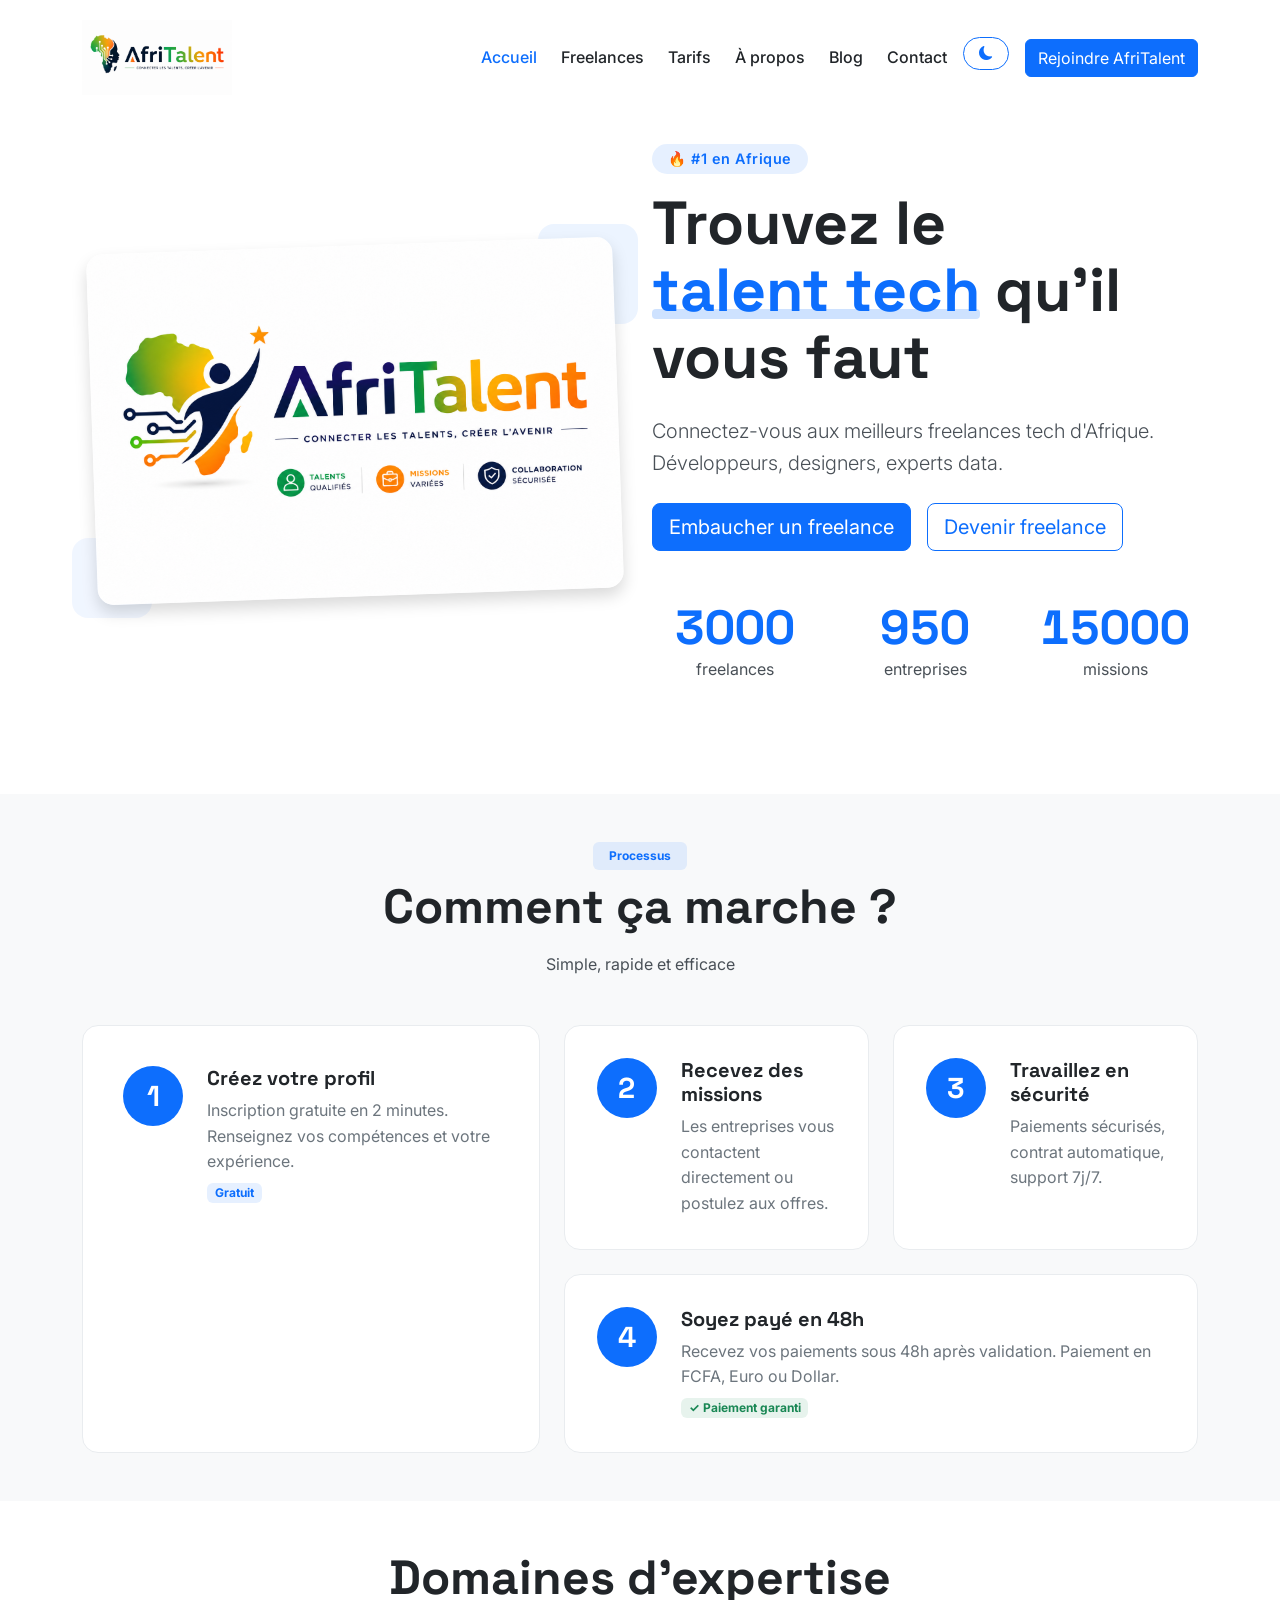
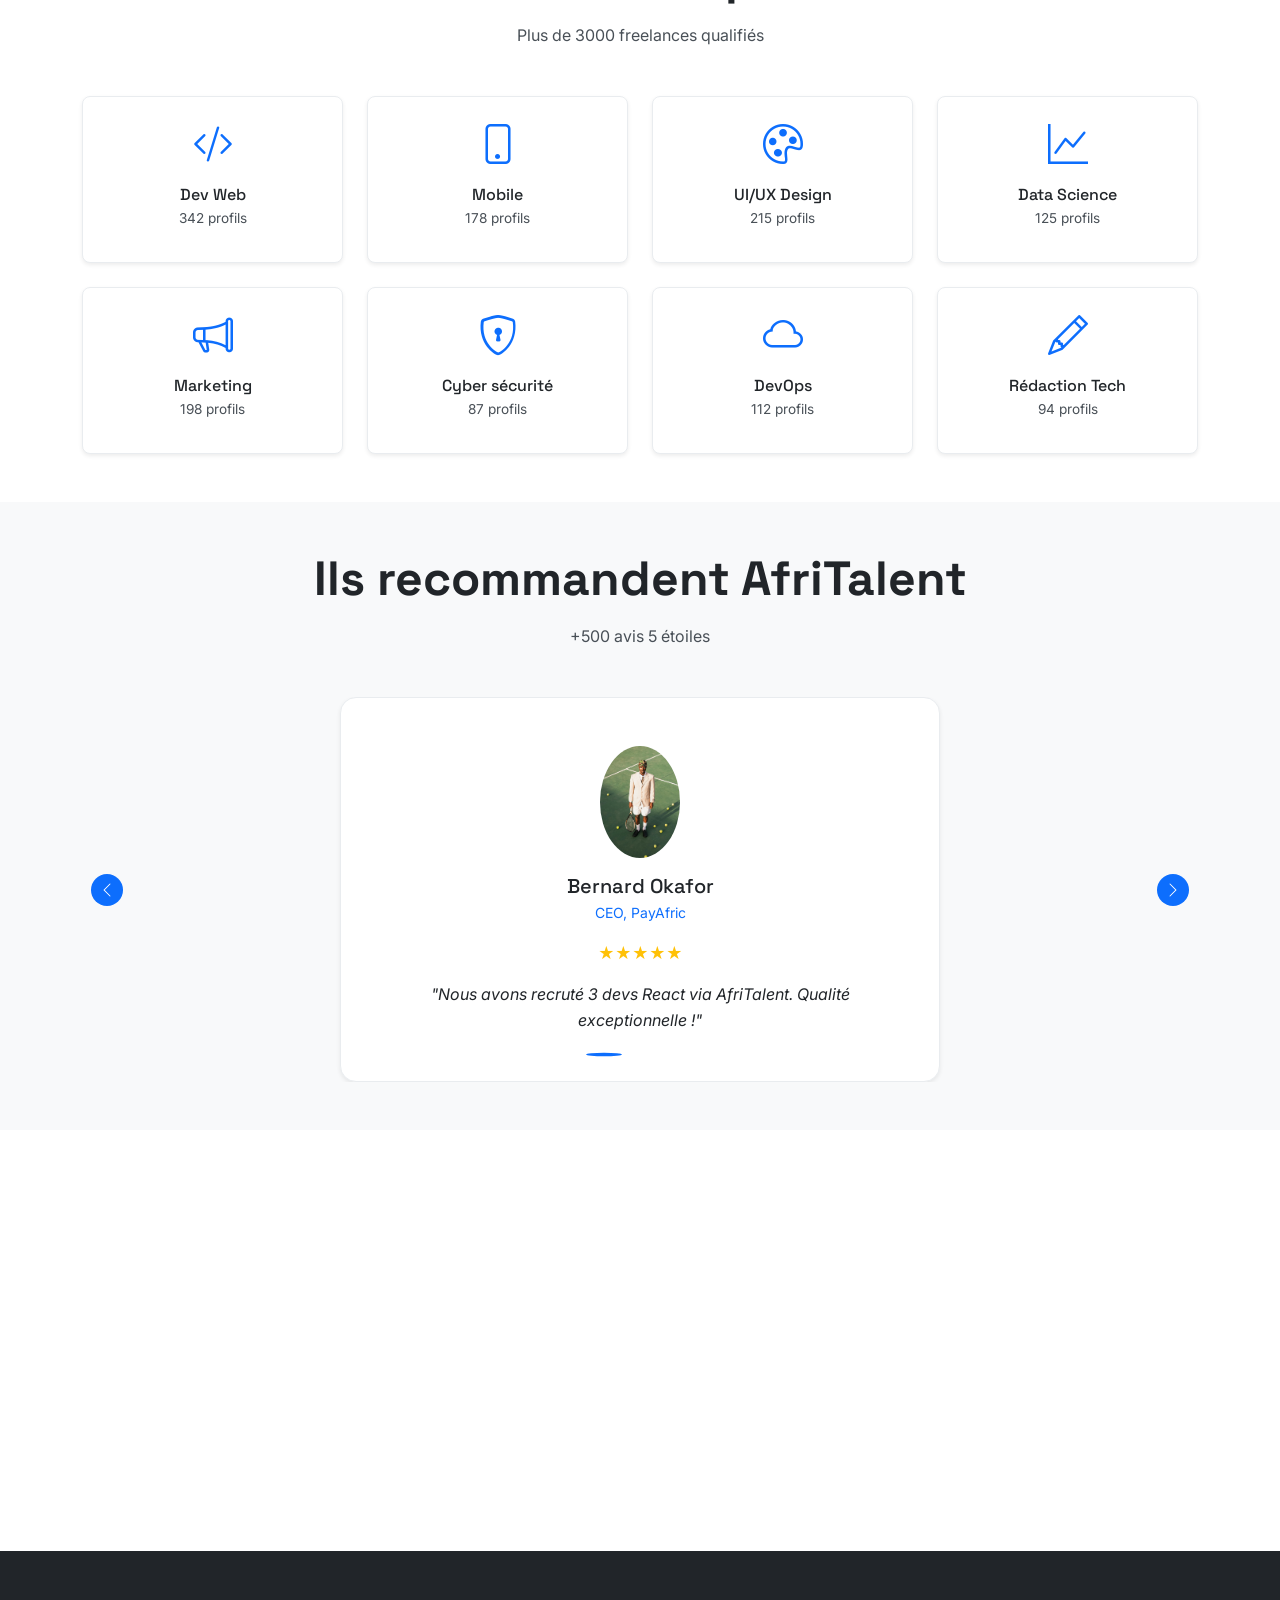
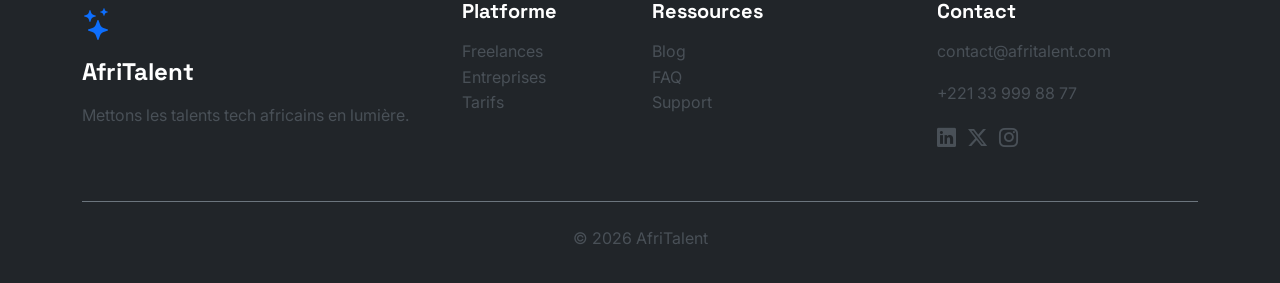
==== commit 29c78cbf: "Finalisation : corrections responsive, optimisation du code et commentaires" ====
--- a/index.html
+++ b/index.html
@@ -42,40 +42,42 @@
     <main>
 
         <!-- SECTION HERO - disposition inversée (image à gauche, texte à droite) -->
-        <section class="hero py-5 mt-5">
-            <div class="container py-5">
-                <div class="row align-items-center">
-                    <div class="col-lg-6 order-lg-0 order-1">
-                        <img src="image/image1.png" width="650" height="200" class="img-fluid rounded-4 shadow">
-                    </div>
-                    <div class="col-lg-6 order-lg-1 order-0">
-                        <span class="badge bg-primary bg-opacity-10 text-primary mb-3 px-3 py-2">🔥 #1 en Afrique</span>
-                        <h1 class="display-3 fw-bold mb-4">Trouvez le <span class="text-primary">talent tech</span>
-                            qu'il vous faut</h1>
-                        <p class="lead text-secondary mb-4">Connectez-vous aux meilleurs freelances tech d'Afrique.
-                            Développeurs, designers, experts data.</p>
-                        <div class="d-flex gap-3 mb-5 flex-wrap">
-                            <a href="contact.html" class="btn btn-primary btn-lg">Embaucher un freelance</a>
-                            <a href="freelances.html" class="btn btn-outline-primary btn-lg">Devenir freelance</a>
-                        </div>
-                        <div class="row text-center">
-                            <div class="col-4">
-                                <div class="stat-number display-5 fw-bold text-primary">3000</div>
-                                <p class="text-secondary">freelances</p>
-                            </div>
-                            <div class="col-4">
-                                <div class="stat-number display-5 fw-bold text-primary">950</div>
-                                <p class="text-secondary">entreprises</p>
-                            </div>
-                            <div class="col-4">
-                                <div class="stat-number display-5 fw-bold text-primary">15000</div>
-                                <p class="text-secondary">missions</p>
-                            </div>
-                        </div>
-                    </div>
-                </div>
-            </div>
-        </section>
+<section class="hero py-5 mt-5">
+    <div class="container py-5">
+        <div class="row align-items-center">
+            <div class="col-lg-6 order-lg-0 order-1">
+                <div class="hero-image-wrapper">
+                    <img src="image/image1.png" class="img-fluid rounded-4 shadow" alt="Illustration AfriTalent">
+                </div>
+            </div>
+            <div class="col-lg-6 order-lg-1 order-0">
+                <span class="badge bg-primary bg-opacity-10 text-primary mb-3 px-3 py-2">🔥 #1 en Afrique</span>
+                <h1 class="display-3 fw-bold mb-4">Trouvez le <span class="text-primary">talent tech</span>
+                    qu'il vous faut</h1>
+                <p class="lead text-secondary mb-4">Connectez-vous aux meilleurs freelances tech d'Afrique.
+                    Développeurs, designers, experts data.</p>
+                <div class="d-flex gap-3 mb-5 flex-wrap">
+                    <a href="contact.html" class="btn btn-primary btn-lg">Embaucher un freelance</a>
+                    <a href="freelances.html" class="btn btn-outline-primary btn-lg">Devenir freelance</a>
+                </div>
+                <div class="row text-center">
+                    <div class="col-4">
+                        <div class="stat-number display-5 fw-bold text-primary">3000</div>
+                        <p class="text-secondary">freelances</p>
+                    </div>
+                    <div class="col-4">
+                        <div class="stat-number display-5 fw-bold text-primary">950</div>
+                        <p class="text-secondary">entreprises</p>
+                    </div>
+                    <div class="col-4">
+                        <div class="stat-number display-5 fw-bold text-primary">15000</div>
+                        <p class="text-secondary">missions</p>
+                    </div>
+                </div>
+            </div>
+        </div>
+    </div>
+</section>
 
         <!-- SECTION COMMENT ÇA MARCHE - BENTO GRID -->
         <section class="how-it-works py-5 bg-light">
@@ -322,15 +324,15 @@
                     </ul>
                 </div>
                 <div class="col-md-3 mb-4">
-                    <h5>Contact</h5>
-                    <p class="text-secondary">isnabanacia@afritalent.com</p>
-                    <p class="text-secondary">+221 33 999 88 77</p>
-                    <div class="social-icons">
-                        <a href="#" class="text-secondary me-2"><i class="bi bi-linkedin"></i></a>
-                        <a href="#" class="text-secondary me-2"><i class="bi bi-twitter-x"></i></a>
-                        <a href="#" class="text-secondary"><i class="bi bi-instagram"></i></a>
-                    </div>
-                </div>
+    <h5>Contact</h5>
+    <p class="text-secondary">contact@afritalent.com</p>
+    <p class="text-secondary">+221 33 999 88 77</p>
+    <div class="social-icons">
+        <a href="#" class="text-secondary me-2"><i class="bi bi-linkedin"></i></a>
+        <a href="#" class="text-secondary me-2"><i class="bi bi-twitter-x"></i></a>
+        <a href="#" class="text-secondary"><i class="bi bi-instagram"></i></a>
+    </div>
+</div>
             </div>
             <div class="text-center pt-4 mt-4 border-top border-secondary">
                 <p class="text-secondary">&copy; <span id="currentYear">2026</span> AfriTalent</p>
--- a/css/style.css
+++ b/css/style.css
@@ -753,4 +753,883 @@
         align-items: center;
         text-align: center;
     }
-}+}
+/* ================================================================
+   ========== COMMIT 5 - RESPONSIVE DESIGN ==========
+   ================================================================ */
+
+/* ===== DESKTOP (1200px et plus) ===== */
+/* Tout est déjà géré par Bootstrap et les styles existants */
+
+/* ===== TABLETTE (768px - 991px) ===== */
+@media (max-width: 991.98px) {
+    /* Bento Grid - Comment ça marche */
+    .how-it-works .bento-grid {
+        grid-template-columns: 1fr 1fr;
+        grid-template-rows: auto auto auto;
+    }
+    
+    .how-it-works .bento-item:nth-child(1) {
+        grid-column: 1 / 3;
+        grid-row: 1 / 2;
+    }
+    
+    .how-it-works .bento-item:nth-child(2) {
+        grid-column: 1 / 2;
+        grid-row: 2 / 3;
+    }
+    
+    .how-it-works .bento-item:nth-child(3) {
+        grid-column: 2 / 3;
+        grid-row: 2 / 3;
+    }
+    
+    .how-it-works .bento-item:nth-child(4) {
+        grid-column: 1 / 3;
+        grid-row: 3 / 4;
+    }
+    
+    /* Bento Grid - Values (about.html) */
+    .values-grid {
+        grid-template-columns: 1fr 1fr;
+        grid-template-rows: auto auto auto;
+    }
+    
+    .values-grid .bento-large {
+        grid-column: 1 / 3;
+        grid-row: 1 / 2;
+    }
+    
+    .values-grid .bento-item:nth-child(2) {
+        grid-column: 1 / 2;
+        grid-row: 2 / 3;
+    }
+    
+    .values-grid .bento-item:nth-child(3) {
+        grid-column: 2 / 3;
+        grid-row: 2 / 3;
+    }
+    
+    .values-grid .bento-wide {
+        grid-column: 1 / 3;
+        grid-row: 3 / 4;
+    }
+    
+    /* Hero - tablette */
+    .hero .display-3 {
+        font-size: 2.75rem;
+    }
+    
+    .hero .hero-image-wrapper::before,
+    .hero .hero-image-wrapper::after {
+        display: none;
+    }
+    
+    /* Sections - padding réduit */
+    section {
+        padding: 60px 0;
+    }
+    
+    /* Équipe - 2 colonnes sur tablette */
+    .team .col-lg-3 {
+        width: 50%;
+    }
+    
+    /* Tarifs - 3 colonnes sur tablette */
+    .tarifs-page .col-md-4 {
+        width: 33.33%;
+    }
+    
+    /* Blog - 2 colonnes sur tablette */
+    .blog-page .col-lg-4 {
+        width: 50%;
+    }
+}
+
+/* ===== MOBILE (moins de 768px) ===== */
+@media (max-width: 767.98px) {
+    /* Bento Grid - Comment ça marche (1 colonne) */
+    .how-it-works .bento-grid {
+        grid-template-columns: 1fr;
+        grid-template-rows: auto auto auto auto;
+    }
+    
+    .how-it-works .bento-item:nth-child(1),
+    .how-it-works .bento-item:nth-child(2),
+    .how-it-works .bento-item:nth-child(3),
+    .how-it-works .bento-item:nth-child(4) {
+        grid-column: 1 / 2;
+        grid-row: auto;
+    }
+    
+    .how-it-works .bento-item:nth-child(1) {
+        padding: 1.75rem;
+    }
+    
+    .how-it-works .bento-item {
+        padding: 1.5rem;
+        flex-direction: column;
+        align-items: center;
+        text-align: center;
+    }
+    
+    /* Bento Grid - Values (1 colonne) */
+    .values-grid {
+        grid-template-columns: 1fr;
+        grid-template-rows: auto auto auto auto;
+    }
+    
+    .values-grid .bento-large,
+    .values-grid .bento-item:nth-child(2),
+    .values-grid .bento-item:nth-child(3),
+    .values-grid .bento-wide {
+        grid-column: 1 / 2;
+        grid-row: auto;
+    }
+    
+    /* Hero - mobile */
+    .hero {
+        padding-top: 60px;
+        padding-bottom: 40px;
+    }
+    
+    .hero .display-3 {
+        font-size: 2rem;
+    }
+    
+    .hero .hero-image-wrapper img {
+        transform: none;
+        margin-top: 20px;
+    }
+    
+    .hero .hero-image-wrapper img:hover {
+        transform: none;
+    }
+    
+    .hero .hero-image-wrapper::before,
+    .hero .hero-image-wrapper::after {
+        display: none;
+    }
+    
+    .hero .row .col-lg-6:first-child {
+        order: 1 !important;
+    }
+    
+    .hero .row .col-lg-6:last-child {
+        order: 0 !important;
+    }
+    
+    /* Boutons hero - mobile */
+    .hero .d-flex.gap-3 {
+        flex-direction: column;
+        align-items: stretch;
+    }
+    
+    .hero .d-flex.gap-3 .btn {
+        width: 100%;
+    }
+    
+    /* Catégories - mobile */
+    .categories .category-card {
+        padding: 1.25rem 0.75rem;
+    }
+    
+    .categories .col-6 {
+        width: 50%;
+    }
+    
+    /* Témoignages - mobile */
+    .testimonial-card {
+        padding: 1.5rem !important;
+    }
+    
+    /* Tarifs - mobile (1 colonne) */
+    .tarifs-page .col-md-4 {
+        width: 100%;
+        margin-bottom: 1.5rem;
+    }
+    
+    /* Équipe - mobile (1 ou 2 colonnes) */
+    .team .col-md-6 {
+        width: 50%;
+    }
+    
+    /* Blog - mobile (1 colonne) */
+    .blog-page .col-md-6 {
+        width: 100%;
+    }
+    
+    /* Blog - article à la une mobile */
+    .featured-article .col-md-6 {
+        width: 100%;
+    }
+    
+    .featured-article .card-body {
+        padding: 1.5rem !important;
+    }
+    
+    /* Newsletter - mobile */
+    .newsletter {
+        padding: 2rem 1.5rem !important;
+    }
+    
+    .newsletter .input-group {
+        flex-direction: column;
+    }
+    
+    .newsletter .input-group .form-control {
+        border-radius: 8px !important;
+        margin-bottom: 0.5rem;
+    }
+    
+    .newsletter .input-group .btn {
+        border-radius: 8px !important;
+        width: 100%;
+    }
+    
+    /* Contact - mobile */
+    .contact-page .col-lg-7,
+    .contact-page .col-lg-5 {
+        width: 100%;
+    }
+    
+    .contact-page .row.g-5 {
+        gap: 1.5rem;
+    }
+    
+    /* Footer - mobile */
+    footer .col-md-4,
+    footer .col-md-2,
+    footer .col-md-3 {
+        width: 100%;
+        text-align: center;
+    }
+    
+    footer .social-icons {
+        display: flex;
+        justify-content: center;
+    }
+    
+    footer .col-md-2 ul,
+    footer .col-md-3 ul {
+        padding-left: 0;
+        display: flex;
+        flex-direction: column;
+        align-items: center;
+    }
+    
+    /* Sections - padding réduit */
+    section {
+        padding: 40px 0;
+    }
+    
+    /* Titres - taille réduite */
+    .display-3 {
+        font-size: 2.2rem !important;
+    }
+    
+    .display-4 {
+        font-size: 2rem !important;
+    }
+    
+    .display-5 {
+        font-size: 1.75rem !important;
+    }
+    
+    /* Statistiques - mobile */
+    .stat-number.display-5 {
+        font-size: 1.5rem !important;
+    }
+    
+    .stat-number.display-2 {
+        font-size: 2.5rem !important;
+    }
+    
+    .hero .row.text-center .col-4 {
+        padding: 0 0.25rem;
+    }
+    
+    /* FAQ - mobile */
+    .faq-section .accordion-button {
+        font-size: 0.95rem;
+        padding: 0.75rem 1rem;
+    }
+    
+    /* CTA - mobile */
+    .cta-section {
+        padding: 2rem 0 !important;
+    }
+    
+    .cta-section .display-5 {
+        font-size: 1.5rem !important;
+    }
+    
+    /* Filtres freelances - mobile */
+    .filters {
+        gap: 0.5rem !important;
+    }
+    
+    .filters .btn {
+        font-size: 0.8rem;
+        padding: 0.4rem 0.8rem;
+    }
+    
+    /* Cards freelances - mobile */
+    .freelance-card .card {
+        max-width: 100%;
+    }
+}
+
+/* ===== TRÈS PETIT MOBILE (moins de 400px) ===== */
+@media (max-width: 399.98px) {
+    .hero .display-3 {
+        font-size: 1.6rem !important;
+    }
+    
+    .btn-lg {
+        padding: 10px 16px;
+        font-size: 0.9rem;
+    }
+    
+    .how-it-works .bento-item {
+        padding: 1rem;
+    }
+    
+    .how-it-works .step-number {
+        min-width: 50px;
+        min-height: 50px;
+        font-size: 1.4rem;
+    }
+    
+    .categories .col-6 {
+        width: 100%;
+    }
+    
+    .team .col-md-6 {
+        width: 100%;
+    }
+    
+    .hero .row.text-center .col-4 {
+        width: 33.33%;
+    }
+    
+    .hero .row.text-center .stat-number {
+        font-size: 1.2rem !important;
+    }
+    
+    .hero .row.text-center p {
+        font-size: 0.75rem;
+    }
+    
+    .testimonial-card img {
+        width: 60px;
+        height: 60px;
+    }
+    
+    .testimonial-card .h5 {
+        font-size: 1rem;
+    }
+    
+    .testimonial-card .text-warning {
+        font-size: 0.85rem;
+    }
+}
+
+/* ===== AJOUT : Navbar hamburger mobile ===== */
+@media (max-width: 991.98px) {
+    .navbar-collapse {
+        background-color: var(--bg-body);
+        padding: 1rem;
+        border-radius: var(--radius-md);
+        box-shadow: var(--shadow-md);
+        margin-top: 0.5rem;
+    }
+    
+    .navbar-nav {
+        gap: 0 !important;
+    }
+    
+    .navbar-nav .nav-item {
+        padding: 0.25rem 0;
+    }
+    
+    .navbar .btn-primary {
+        width: 100%;
+        text-align: center;
+        margin-top: 0.5rem;
+        margin-left: 0 !important;
+    }
+}
+
+/* ================================================================
+   ========== COMMIT 6 - DARK MODE & NAVBAR DYNAMIQUE ==========
+   ================================================================ */
+
+/* ===== DARK MODE ===== */
+body.dark-mode {
+    --bg-body: #1a1a2e;
+    --bg-card: #16213e;
+    --text-body: #e0e0e0;
+    --text-muted: #a0a0a0;
+    --border-color: #2a2a4a;
+    --light: #1a1a2e;
+    --shadow-sm: 0 2px 8px rgba(0, 0, 0, 0.4);
+    --shadow-md: 0 4px 20px rgba(0, 0, 0, 0.5);
+    --shadow-lg: 0 8px 40px rgba(0, 0, 0, 0.6);
+    background-color: #1a1a2e;
+    color: #e0e0e0;
+}
+
+body.dark-mode .navbar {
+    background-color: #16213e !important;
+}
+
+body.dark-mode .navbar .nav-link {
+    color: #e0e0e0;
+}
+
+body.dark-mode .navbar .nav-link:hover,
+body.dark-mode .navbar .nav-link.active {
+    color: var(--primary);
+}
+
+body.dark-mode .card,
+body.dark-mode .testimonial-card,
+body.dark-mode .category-card,
+body.dark-mode .bento-item,
+body.dark-mode .team-card {
+    background-color: #16213e;
+    border-color: #2a2a4a;
+    color: #e0e0e0;
+}
+
+body.dark-mode .bg-light {
+    background-color: #1a1a2e !important;
+}
+
+body.dark-mode .text-secondary {
+    color: #a0a0a0 !important;
+}
+
+body.dark-mode .form-control,
+body.dark-mode .form-select {
+    background-color: #16213e;
+    color: #e0e0e0;
+    border-color: #2a2a4a;
+}
+
+body.dark-mode .form-control:focus,
+body.dark-mode .form-select:focus {
+    background-color: #16213e;
+    color: #e0e0e0;
+    border-color: var(--primary);
+}
+
+body.dark-mode .form-label {
+    color: #e0e0e0;
+}
+
+body.dark-mode .accordion-item {
+    background-color: #16213e;
+    border-color: #2a2a4a;
+}
+
+body.dark-mode .accordion-button {
+    background-color: #16213e;
+    color: #e0e0e0;
+}
+
+body.dark-mode .accordion-button:not(.collapsed) {
+    background-color: #1a1a2e;
+    color: #e0e0e0;
+}
+
+body.dark-mode .accordion-body {
+    background-color: #16213e;
+    color: #a0a0a0;
+}
+
+body.dark-mode .hero .badge.bg-primary {
+    background-color: rgba(13, 110, 253, 0.25) !important;
+    color: #6ea8fe !important;
+}
+
+body.dark-mode .how-it-works .step-number {
+    background: var(--primary);
+    color: #fff;
+}
+
+body.dark-mode .border-secondary {
+    border-color: #2a2a4a !important;
+}
+
+body.dark-mode footer {
+    background-color: #0d0d1a !important;
+}
+
+body.dark-mode .cta-section {
+    background: linear-gradient(135deg, #0d6efd, #0a4b8a);
+}
+
+/* Dark Mode - Tarifs */
+body.dark-mode .tarifs-page .card {
+    background-color: #16213e;
+    border-color: #2a2a4a;
+    color: #e0e0e0;
+}
+
+body.dark-mode .tarifs-page .card .text-primary {
+    color: #6ea8fe !important;
+}
+
+body.dark-mode .tarifs-page .card .border-primary {
+    border-color: #0d6efd !important;
+}
+
+body.dark-mode .tarifs-page .card .badge.bg-primary {
+    background-color: #0d6efd !important;
+}
+
+/* Dark Mode - Témoignages */
+body.dark-mode .testimonial-card .text-primary {
+    color: #6ea8fe !important;
+}
+
+body.dark-mode .testimonial-card .text-warning {
+    color: #ffc107 !important;
+}
+
+/* ===== NAVBAR DYNAMIQUE AU SCROLL ===== */
+.navbar.scrolled {
+    background-color: var(--bg-body) !important;
+    box-shadow: var(--shadow-md);
+    padding: 8px 0;
+    transition: all var(--transition-normal);
+}
+
+body.dark-mode .navbar.scrolled {
+    background-color: #16213e !important;
+}
+
+/* ===== BOUTON RETOUR EN HAUT ===== */
+#backToTop {
+    position: fixed;
+    bottom: 30px;
+    right: 30px;
+    z-index: 1000;
+    width: 50px;
+    height: 50px;
+    border-radius: 50%;
+    background-color: var(--primary);
+    color: white;
+    border: none;
+    font-size: 1.3rem;
+    cursor: pointer;
+    opacity: 0;
+    visibility: hidden;
+    transition: all var(--transition-normal);
+    box-shadow: var(--shadow-md);
+}
+
+#backToTop.show {
+    opacity: 1;
+    visibility: visible;
+}
+
+#backToTop:hover {
+    transform: translateY(-5px);
+    background-color: var(--primary-dark);
+}
+
+body.dark-mode #backToTop {
+    background-color: #0d6efd;
+}
+
+body.dark-mode #backToTop:hover {
+    background-color: #0b5ed7;
+}
+/* ================================================================
+   ========== COMMIT 7 - COMPTEURS ANIMÉS & FADE-IN ==========
+   ================================================================ */
+
+/* ===== ANIMATIONS FADE-IN ===== */
+.fade-section {
+    opacity: 0;
+    transform: translateY(40px);
+    transition: opacity 0.8s ease, transform 0.8s ease;
+}
+
+.fade-section.visible {
+    opacity: 1;
+    transform: translateY(0);
+}
+
+/* Délais différents pour les éléments en cascade */
+.fade-section.delay-1 {
+    transition-delay: 0.1s;
+}
+
+.fade-section.delay-2 {
+    transition-delay: 0.2s;
+}
+
+.fade-section.delay-3 {
+    transition-delay: 0.3s;
+}
+
+.fade-section.delay-4 {
+    transition-delay: 0.4s;
+}
+
+/* ===== COMPTEURS ANIMÉS ===== */
+.stat-number {
+    font-family: var(--font-heading);
+    font-weight: 700;
+    transition: color var(--transition-normal);
+}
+
+/* Version avec suffixe + pour les compteurs */
+.stat-number .suffix {
+    font-size: 0.7em;
+}
+
+/* Animation des compteurs en dark mode */
+body.dark-mode .stat-number {
+    color: var(--primary) !important;
+}
+/* ================================================================
+   ========== COMMIT 9 - FINALISATION & CORRECTIONS ==========
+   ================================================================ */
+
+/* ===== CORRECTIONS RESPONSIVE SUPPLÉMENTAIRES ===== */
+
+/* Amélioration du padding sur mobile pour toutes les sections */
+@media (max-width: 767.98px) {
+    .container {
+        padding-left: 15px;
+        padding-right: 15px;
+    }
+    
+    /* Correction des cartes sur mobile */
+    .card {
+        margin-bottom: 1rem;
+    }
+    
+    /* Correction des marges sur mobile */
+    .row.g-4 {
+        --bs-gutter-y: 1rem;
+    }
+    
+    /* Correction des textes sur mobile */
+    .lead {
+        font-size: 1rem;
+    }
+    
+    /* Correction des badges sur mobile */
+    .badge {
+        font-size: 0.75rem;
+    }
+    
+    /* Correction des boutons sur mobile */
+    .btn {
+        padding: 10px 20px;
+        font-size: 0.9rem;
+    }
+    
+    .btn-lg {
+        padding: 12px 24px;
+        font-size: 1rem;
+    }
+}
+
+/* Correction des images sur tablette */
+@media (max-width: 991.98px) {
+    img {
+        max-width: 100%;
+        height: auto;
+    }
+}
+
+/* ===== AMÉLIORATION ACCESSIBILITÉ ===== */
+
+/* Focus visible pour la navigation clavier */
+a:focus-visible,
+button:focus-visible,
+input:focus-visible,
+select:focus-visible,
+textarea:focus-visible {
+    outline: 3px solid var(--primary);
+    outline-offset: 2px;
+}
+
+/* Contraste suffisant pour les textes */
+.text-secondary {
+    color: #495057 !important;
+}
+
+body.dark-mode .text-secondary {
+    color: #adb5bd !important;
+}
+
+/* ===== CORRECTIONS BOUTON RETOUR EN HAUT ===== */
+#backToTop {
+    z-index: 9999;
+}
+
+/* ===== CORRECTIONS DARK MODE - FORMULAIRES ===== */
+body.dark-mode .form-control::placeholder {
+    color: #6c757d;
+}
+
+body.dark-mode .form-control.is-valid {
+    border-color: #198754;
+    background-color: #1a2e1a;
+}
+
+body.dark-mode .form-control.is-invalid {
+    border-color: #dc3545;
+    background-color: #2e1a1a;
+}
+
+body.dark-mode .form-select.is-valid {
+    border-color: #198754;
+}
+
+body.dark-mode .form-select.is-invalid {
+    border-color: #dc3545;
+}
+
+/* ===== CORRECTIONS ANIMATIONS ===== */
+
+/* Empêcher le débordement horizontal */
+html {
+    overflow-x: hidden;
+}
+
+body {
+    overflow-x: hidden;
+}
+
+/* Correction des transitions pour éviter les sauts */
+* {
+    -webkit-tap-highlight-color: transparent;
+}
+
+/* ===== CORRECTIONS FOOTER ===== */
+
+/* Footer bien centré sur mobile */
+@media (max-width: 767.98px) {
+    footer .row {
+        text-align: center;
+    }
+    
+    footer .social-icons {
+        justify-content: center;
+    }
+    
+    footer ul {
+        padding-left: 0;
+        list-style: none;
+    }
+}
+
+/* ===== CORRECTIONS HERO ===== */
+
+/* Éviter le débordement de l'image hero */
+.hero .hero-image-wrapper img {
+    max-width: 100%;
+    height: auto;
+}
+
+/* Correction des statistiques sur mobile */
+@media (max-width: 575.98px) {
+    .hero .row.text-center .col-4 {
+        padding: 0 0.5rem;
+    }
+    
+    .hero .stat-number {
+        font-size: 1.5rem !important;
+    }
+}
+
+/* ===== CORRECTIONS CARTES CATÉGORIES ===== */
+
+/* Assurer que les cartes catégories ont une hauteur égale */
+.categories .category-card {
+    height: 100%;
+    min-height: 120px;
+}
+
+/* ===== CORRECTIONS TÉMOIGNAGES ===== */
+
+/* Témoignages bien centrés sur mobile */
+@media (max-width: 767.98px) {
+    .testimonial-card {
+        padding: 1.5rem !important;
+    }
+    
+    .testimonial-card img {
+        width: 60px;
+        height: 60px;
+    }
+}
+
+/* ===== COMMUNAUTÉ : SECTION CHIFFRES CLÉS ===== */
+
+/* Correction des statistiques about.html */
+.stats-section .stat-number {
+    font-size: 3rem;
+    font-weight: 800;
+}
+
+@media (max-width: 767.98px) {
+    .stats-section .stat-number {
+        font-size: 2.2rem;
+    }
+    
+    .stats-section .col-md-3 {
+        margin-bottom: 2rem;
+    }
+}
+
+/* ===== FINAL - RESPONSIVE COMPLET ===== */
+
+/* Taille des textes sur très petit mobile */
+@media (max-width: 399.98px) {
+    body {
+        font-size: 14px;
+    }
+    
+    h1, .display-3 {
+        font-size: 1.5rem !important;
+    }
+    
+    h2, .display-4 {
+        font-size: 1.3rem !important;
+    }
+    
+    h3, .display-5 {
+        font-size: 1.1rem !important;
+    }
+    
+    .btn {
+        font-size: 0.8rem;
+        padding: 8px 16px;
+    }
+}
+
+/* Correction des animations pour les sections */
+.fade-section {
+    will-change: transform, opacity;
+}
+
+/* Correction des compteurs animés */
+.stat-number {
+    font-variant-numeric: tabular-nums;
+}
+
+/* ===== FIN DU COMMIT 9 ===== */
+
+
+
+
